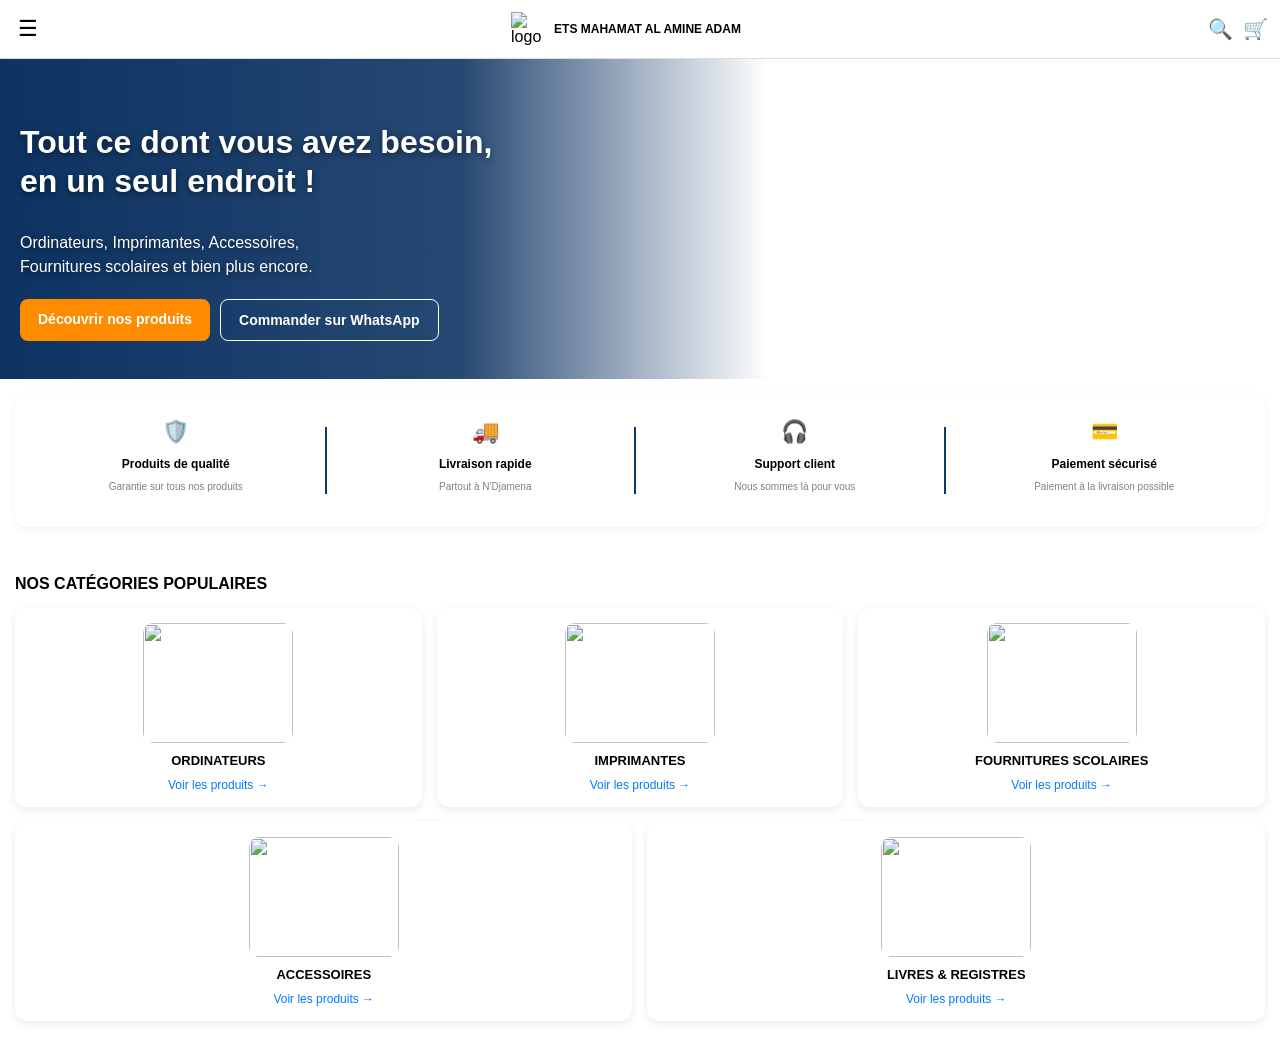
==== index.html @ 49ffd22a "Add files via upload" ====
<!DOCTYPE html>
<html lang="fr">
<head>
  <meta charset="UTF-8">
  <meta name="viewport" content="width=device-width, initial-scale=1.0">
  <title>ETS MAHAMAT AL AMINE ADAM</title>
  <link rel="stylesheet" href="style.css">
</head>
<body>

<!-- HEADER -->
<header class="header">

  <div class="top-bar">
    <button class="menu-btn">☰</button>

    <div class="logo">
      <img src="images/logo.png" alt="logo">
      <span>ETS MAHAMAT AL AMINE ADAM</span>
    </div>

    <div class="icons">
      <span id="search-icon">🔍</span>
      🛒
    </div>
  </div>

  
  
  <!-- SEARCH BAR -->
  <div class="search-bar" id="searchBar">
    <input type="text" placeholder="Rechercher un produit...">
  </div>

</header>

<!-- HERO -->
<section class="hero">
  <div class="overlay">

    <h1>
      Tout ce dont vous avez besoin,<br>
      en un seul endroit !
    </h1>

    <p>
      Ordinateurs, Imprimantes, Accessoires,<br>
      Fournitures scolaires et bien plus encore.
    </p>

    <div class="buttons">
      <a href="#" class="btn orange">Découvrir nos produits</a>
      <a href="https://wa.me/60178251408" class="btn dark">
        Commander sur WhatsApp
      </a>
    </div>

  </div>
</section>

<!-- SCRIPT -->
<script>
  const icon = document.getElementById("search-icon");
  const bar = document.getElementById("searchBar");

  icon.onclick = () => {
    bar.style.display = (bar.style.display === "block") ? "none" : "block";
  };
</script>

<section class="features">
  <div class="feature">
    <div class="icon">🛡️</div>
    <h3>Produits de qualité</h3>
    <p>Garantie sur tous nos produits</p>
  </div>

  <div class="feature">
    <div class="icon">🚚</div>
    <h3>Livraison rapide</h3>
    <p>Partout à N'Djamena</p>
  </div>

  <div class="feature">
    <div class="icon">🎧</div>
    <h3>Support client</h3>
    <p>Nous sommes là pour vous</p>
  </div>

  <div class="feature">
    <div class="icon">💳</div>
    <h3>Paiement sécurisé</h3>
    <p>Paiement à la livraison possible</p>
  </div>
</section>

<section class="categories" id="categories">

  <h2>NOS CATÉGORIES POPULAIRES</h2>

  <div class="grid">

    <div class="card">
      <img src="images/ordinateur.jpg" alt="">
      <h3>ORDINATEURS</h3>
      <a href="#">Voir les produits →</a>
    </div>

    <div class="card">
      <img src="images/imprimante.jpeg" alt="">
      <h3>IMPRIMANTES</h3>
      <a href="#">Voir les produits →</a>
    </div>

    <div class="card">
      <img src="images/fournitures.jpg" alt="">
      <h3>FOURNITURES SCOLAIRES</h3>
      <a href="#">Voir les produits →</a>
    </div>

    <div class="card">
      <img src="images/accessoires.jpg" alt="">
      <h3>ACCESSOIRES</h3>
      <a href="#">Voir les produits →</a>
    </div>

    <div class="card">
      <img src="images/registres.jpeg" alt="">
      <h3>LIVRES & REGISTRES</h3>
      <a href="#">Voir les produits →</a>
    </div>

  </div>

</section>

</body>
</html>
---- style.css ----
/* RESET */
body {
  margin: 0;
  font-family: Arial, sans-serif;
}

/* HEADER */
.header {
  background: white;
  padding: 12px;
  border-bottom: 1px solid #ddd;
}
header h1 {
  font-size: 18px; /* avant petit */
  font-weight: bold;
}

.top-bar {
  display: flex;
  justify-content: space-between;
  align-items: center;
}

/* MENU */
.menu-btn {
  font-size: 22px;
  background: none;
  border: none;
}

/* LOGO */
.logo {
  display: flex;
  align-items: center;
  gap: 8px;
}

.logo img {
  width: 35px;
}

.logo span {
  font-size: 12px;
  font-weight: bold;
}

/* ICONS */
.icons {
  font-size: 20px;
  display: flex;
  gap: 10px;
  cursor: pointer;
}

/* SEARCH BAR */
.search-bar {
  display: none;
  margin-top: 10px;
}

.search-bar input {
  width: 100%;
  padding: 10px;
  border-radius: 20px;
  border: 1px solid #ccc;
}

/* HERO */
.hero {
  background: url("images/accueil.png") center/cover no-repeat;
  height: 320px;

  position: relative;
  overflow: hidden; /* 👈 TRÈS IMPORTANT */
}

/* OVERLAY (BLEU COMMENCE AU MILIEU) */
.overlay {
  position: absolute;
  top: 0;
  left: 0;

  width: 60%;
  height: 100%;

  background: linear-gradient(
    to right,
    rgba(0, 40, 90, 0.95) 0%,
    rgba(0, 40, 90, 0.85) 60%,
    rgba(0, 40, 90, 0) 100%
  );

  color: white;
  padding: 30px 20px;

  display: flex;
  flex-direction: column;
  justify-content: center;

  box-sizing: border-box; /* 👈 IMPORTANT */
}

/* TEXTE */
.overlay h1 {
  font-size: 32px;
  font-weight: 700;
  line-height: 1.2;
  margin-bottom: 15px;
  text-shadow: 0px 2px 6px rgba(0,0,0,0.5);
}

.overlay p {
  font-size: 16px;
  line-height: 1.5;
  margin-bottom: 20px;
  text-shadow: 0px 2px 6px rgba(0,0,0,0.5);
}

/* BUTTONS */
.buttons {
  display: flex;
  gap: 10px;
}

.btn {
  padding: 12px 18px;
  border-radius: 8px;
  text-decoration: none;
  font-size: 14px;
  font-weight: bold;
  color: white;
}

/* BOUTON ORANGE */
.orange {
  background: #ff8c00;
}

/* BOUTON WHATSAPP */
.dark {
  border: 1px solid white;
}

.features {
  display: grid;
  grid-template-columns: repeat(4, 1fr); /* 👈 4 colonnes */
  gap: 8px;
  padding: 10px;
}
.feature-box {
  padding: 10px;
}

.icon {
  font-size: 20px; /* plus petit */
}

.feature-box h3 {
  font-size: 11px;
}

/* CONTAINER */
.features {
  display: grid;
  grid-template-columns: repeat(4, 1fr);
  background: white;
  border-radius: 10px;
  overflow: hidden;
  margin: 15px;
  box-shadow: 0px 2px 8px rgba(0,0,0,0.05);
}

/* EACH BLOCK */
.feature {
  padding: 15px;
  text-align: center;
  position: relative;
}

/* BLUE SEPARATOR LINE */
.feature:not(:last-child)::after {
  content: "";
  position: absolute;
  top: 20%;
  right: 0;
  width: 2px;
  height: 60%;
  background: #0d3b66; /* 👈 bleu */
}

/* ICON */
.icon {
  font-size: 22px;
  margin-bottom: 8px;
  color: #0d3b66;
}

/* TITLE */
.feature h3 {
  font-size: 12px;
  margin-bottom: 5px;
}

/* TEXT */
.feature p {
  font-size: 10px;
  color: gray;
}

/* CATEGORIES */
.categories {
  padding: 20px 15px;
}

.categories h2 {
  font-size: 16px;
  margin-bottom: 15px;
}

/* GRID */
.grid {
  display: grid;
  grid-template-columns: repeat(6, 1fr);
  gap: 15px;
}

/* CARD */
.card {
  background: white;
  border-radius: 12px;
  padding: 15px;

  display: flex;
  flex-direction: column;
  align-items: center; /* 👈 centre tout */

  text-align: center;
  box-shadow: 0px 3px 10px rgba(0,0,0,0.08);
  transition: 0.3s;
}

/* HOVER EFFECT */
.card:hover {
  transform: translateY(-5px);
}

/* IMAGE */
.card img {
  width: 80%;            /* 👈 réduit taille */
  max-width: 150px;      /* 👈 limite */
  border-radius: 10px;
  display: block;
  margin: 0 auto;        /* 👈 centre */
}

/* TITLE */
.card h3 {
  font-size: 13px;
  margin: 10px 0;
}

/* LINK */
.card a {
  font-size: 12px;
  color: #007bff;
  text-decoration: none;
}
/* IMAGE CONTAINER FIX */
.card img {
  width: 100%;
  max-width: 150px;
  height: 120px;        /* 👈 hauteur fixe */
  object-fit: contain;  /* 👈 garde proportions */
  margin: 0 auto;
  display: block;
}
/* TOP 3 CARDS */
.grid .card:nth-child(1),
.grid .card:nth-child(2),
.grid .card:nth-child(3) {
  grid-column: span 2; /* 6 / 3 = 2 each */
}

/* LAST 2 CARDS (BIGGER) */
.grid .card:nth-child(4),
.grid .card:nth-child(5) {
  grid-column: span 3; /* 👈 BIGGER */
}
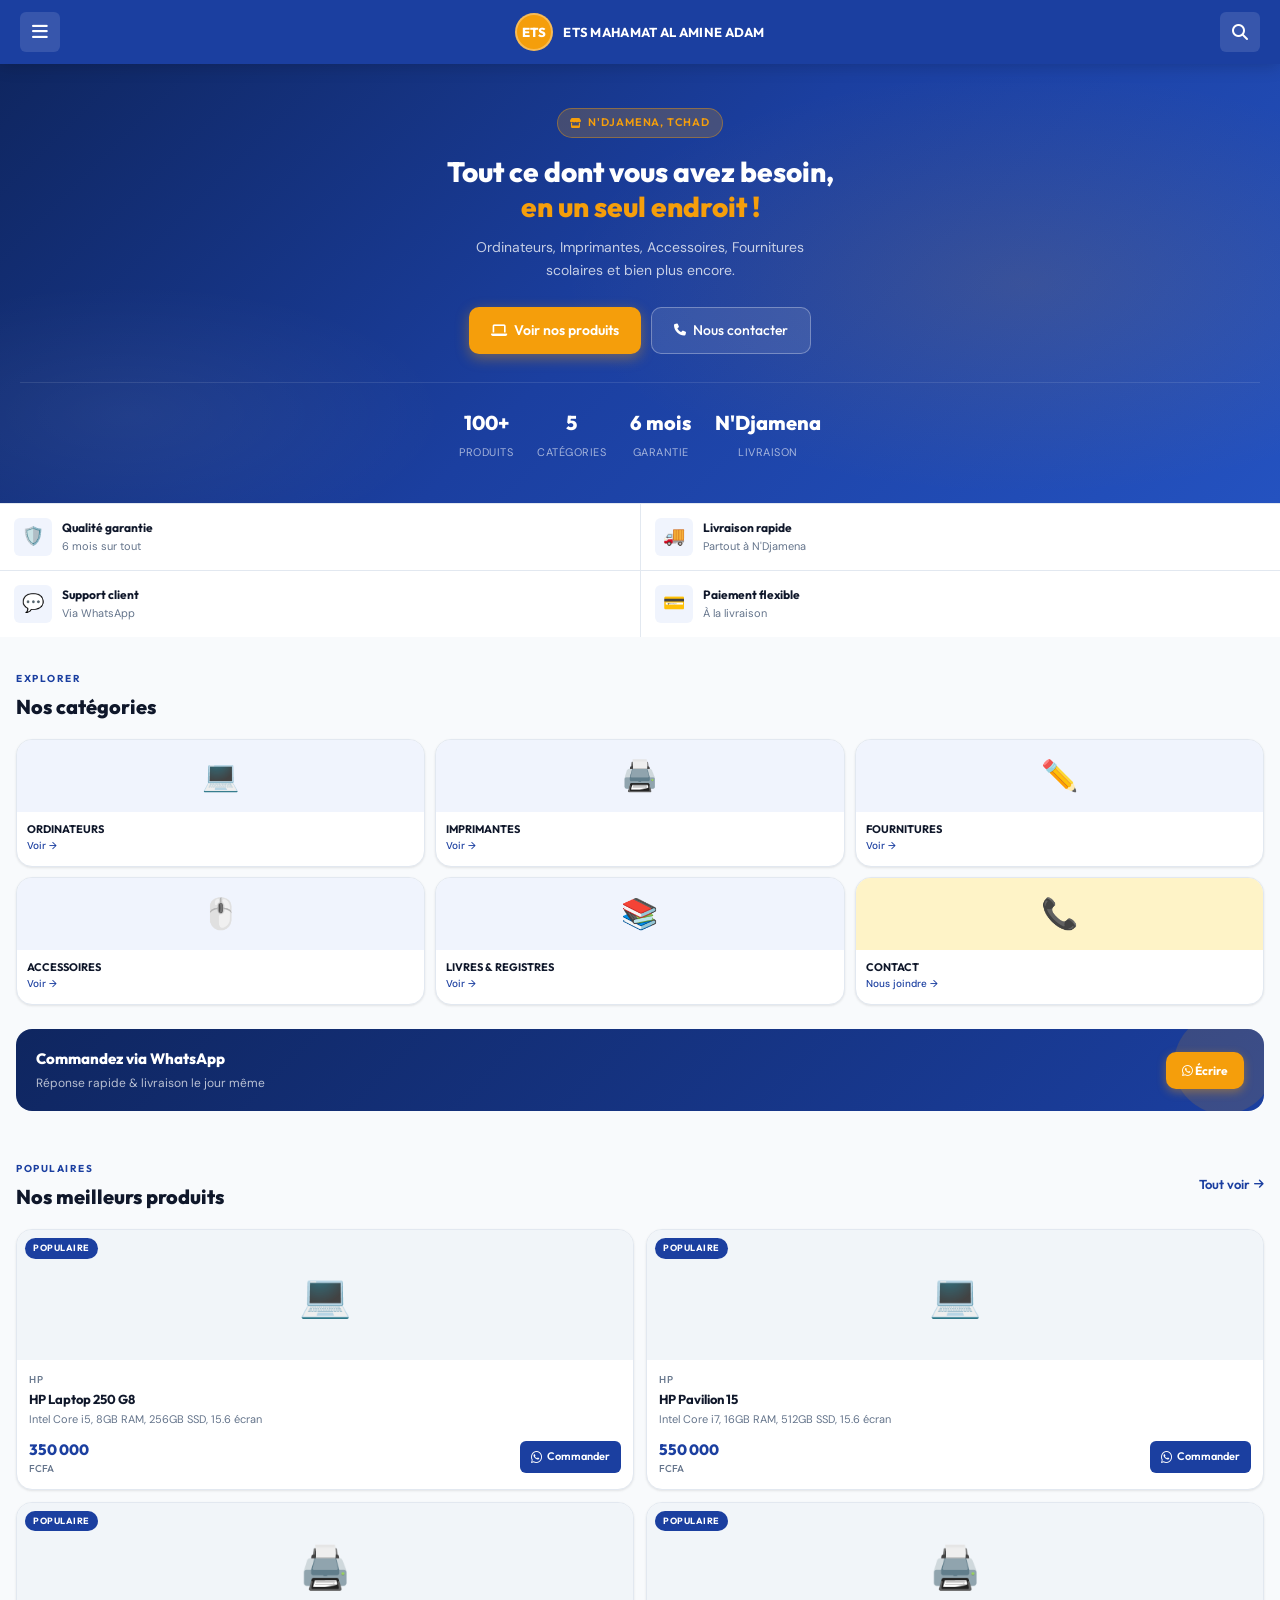
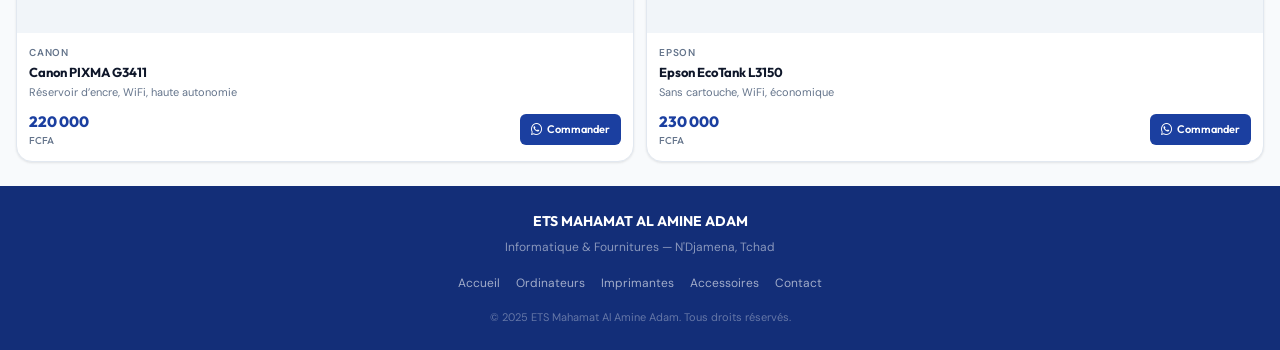
==== commit 122f4b89: "Add files via upload" ====
--- a/index.html
+++ b/index.html
@@ -3,136 +3,111 @@
 <head>
   <meta charset="UTF-8">
   <meta name="viewport" content="width=device-width, initial-scale=1.0">
-  <title>ETS MAHAMAT AL AMINE ADAM</title>
+  <title>ETS Mahamat Al Amine Adam — Informatique & Fournitures, N'Djamena</title>
   <link rel="stylesheet" href="style.css">
+  <link rel="stylesheet" href="https://cdnjs.cloudflare.com/ajax/libs/font-awesome/6.5.0/css/all.min.css">
 </head>
 <body>
-
-<!-- HEADER -->
+<div class="menu-overlay" id="menuOverlay" onclick="closeMenu()"></div>
 <header class="header">
-
   <div class="top-bar">
-    <button class="menu-btn">☰</button>
-
+    <button class="menu-btn" onclick="openMenu()"><i class="fa-solid fa-bars"></i></button>
     <div class="logo">
-      <img src="images/logo.png" alt="logo">
+      <div class="logo-fallback">ETS</div>
       <span>ETS MAHAMAT AL AMINE ADAM</span>
     </div>
-
-    <div class="icons">
-      <span id="search-icon">🔍</span>
-      🛒
+    <div class="header-icons">
+      <button class="icon-btn" onclick="toggleSearch()"><i class="fa-solid fa-magnifying-glass"></i></button>
     </div>
   </div>
-
-  
-  
-  <!-- SEARCH BAR -->
   <div class="search-bar" id="searchBar">
-    <input type="text" placeholder="Rechercher un produit...">
+    <span class="search-icon-inner"><i class="fa-solid fa-magnifying-glass"></i></span>
+    <input type="text" id="searchInput" placeholder="Rechercher un produit, une marque...">
   </div>
-
+  <div id="searchResults"></div>
 </header>
-
-<!-- HERO -->
+<nav class="dropdown-menu" id="dropdownMenu">
+  <div class="menu-header">
+    <div class="menu-logo"><div class="menu-logo-badge">ETS</div><span>ETS MAHAMAT<br>AL AMINE ADAM</span></div>
+    <button class="close-btn" onclick="closeMenu()"><i class="fa-solid fa-xmark"></i></button>
+  </div>
+  <ul>
+    <li><a href="index.html" class="active-link"><span class="nav-icon"><i class="fa-solid fa-house"></i></span>Accueil</a></li>
+    <li><a href="ordinateurs.html"><span class="nav-icon"><i class="fa-solid fa-laptop"></i></span>Ordinateurs</a></li>
+    <li><a href="imprimantes.html"><span class="nav-icon"><i class="fa-solid fa-print"></i></span>Imprimantes</a></li>
+    <li><a href="fournitures.html"><span class="nav-icon"><i class="fa-solid fa-pencil"></i></span>Fournitures Scolaires</a></li>
+    <li><a href="accessoires.html"><span class="nav-icon"><i class="fa-solid fa-computer-mouse"></i></span>Accessoires</a></li>
+    <li><a href="registres.html"><span class="nav-icon"><i class="fa-solid fa-book"></i></span>Livres & Registres</a></li>
+    <li><a href="contacts.html"><span class="nav-icon"><i class="fa-solid fa-phone"></i></span>Contact</a></li>
+  </ul>
+  <div class="menu-social">
+    <a href="https://facebook.com/Ibrahim%20Mahamat%20Al%20Amine" target="_blank"><i class="fab fa-facebook-f"></i></a>
+    <a href="https://instagram.com/ibra.alamine7" target="_blank"><i class="fab fa-instagram"></i></a>
+    <a href="https://snapchat.com/add/ibra_alamine7" target="_blank"><i class="fab fa-snapchat-ghost"></i></a>
+    <a href="https://wa.me/23566322486" target="_blank"><i class="fab fa-whatsapp"></i></a>
+  </div>
+</nav>
 <section class="hero">
-  <div class="overlay">
-
-    <h1>
-      Tout ce dont vous avez besoin,<br>
-      en un seul endroit !
-    </h1>
-
-    <p>
-      Ordinateurs, Imprimantes, Accessoires,<br>
-      Fournitures scolaires et bien plus encore.
-    </p>
-
-    <div class="buttons">
-      <a href="#" class="btn orange">Découvrir nos produits</a>
-      <a href="https://wa.me/60178251408" class="btn dark">
-        Commander sur WhatsApp
-      </a>
-    </div>
-
+  <div class="hero-badge"><i class="fa-solid fa-store" style="font-size:10px;"></i> N'Djamena, Tchad</div>
+  <h1>Tout ce dont vous avez besoin,<br><span>en un seul endroit !</span></h1>
+  <p>Ordinateurs, Imprimantes, Accessoires, Fournitures scolaires et bien plus encore.</p>
+  <div class="hero-btns">
+    <a href="ordinateurs.html" class="btn-primary"><i class="fa-solid fa-laptop" style="font-size:13px;"></i> Voir nos produits</a>
+    <a href="contacts.html" class="btn-outline"><i class="fa-solid fa-phone" style="font-size:12px;"></i> Nous contacter</a>
+  </div>
+  <div class="hero-stats">
+    <div class="hero-stat"><strong>100+</strong><span>Produits</span></div>
+    <div class="hero-stat"><strong>5</strong><span>Catégories</span></div>
+    <div class="hero-stat"><strong>6 mois</strong><span>Garantie</span></div>
+    <div class="hero-stat"><strong>N'Djamena</strong><span>Livraison</span></div>
   </div>
 </section>
-
-<!-- SCRIPT -->
-<script>
-  const icon = document.getElementById("search-icon");
-  const bar = document.getElementById("searchBar");
-
-  icon.onclick = () => {
-    bar.style.display = (bar.style.display === "block") ? "none" : "block";
-  };
-</script>
-
 <section class="features">
-  <div class="feature">
-    <div class="icon">🛡️</div>
-    <h3>Produits de qualité</h3>
-    <p>Garantie sur tous nos produits</p>
+  <div class="feature"><div class="feature-icon">🛡️</div><div class="feature-text"><h4>Qualité garantie</h4><p>6 mois sur tout</p></div></div>
+  <div class="feature"><div class="feature-icon">🚚</div><div class="feature-text"><h4>Livraison rapide</h4><p>Partout à N'Djamena</p></div></div>
+  <div class="feature"><div class="feature-icon">💬</div><div class="feature-text"><h4>Support client</h4><p>Via WhatsApp</p></div></div>
+  <div class="feature"><div class="feature-icon">💳</div><div class="feature-text"><h4>Paiement flexible</h4><p>À la livraison</p></div></div>
+</section>
+<section>
+  <div class="section-header">
+    <div class="section-title-wrap"><div class="section-label">Explorer</div><div class="section-title">Nos catégories</div></div>
   </div>
-
-  <div class="feature">
-    <div class="icon">🚚</div>
-    <h3>Livraison rapide</h3>
-    <p>Partout à N'Djamena</p>
-  </div>
-
-  <div class="feature">
-    <div class="icon">🎧</div>
-    <h3>Support client</h3>
-    <p>Nous sommes là pour vous</p>
-  </div>
-
-  <div class="feature">
-    <div class="icon">💳</div>
-    <h3>Paiement sécurisé</h3>
-    <p>Paiement à la livraison possible</p>
+  <div class="cat-grid">
+    <a href="ordinateurs.html" class="cat-card"><div class="cat-img-wrap"><img src="images/ordinateur.jpg" alt="" onerror="this.style.display='none'"><span class="cat-emoji">💻</span></div><div class="cat-body"><h3>ORDINATEURS</h3><p>Voir →</p></div></a>
+    <a href="imprimantes.html" class="cat-card"><div class="cat-img-wrap"><img src="images/imprimante.jpeg" alt="" onerror="this.style.display='none'"><span class="cat-emoji">🖨️</span></div><div class="cat-body"><h3>IMPRIMANTES</h3><p>Voir →</p></div></a>
+    <a href="fournitures.html" class="cat-card"><div class="cat-img-wrap"><img src="images/fournitures.jpg" alt="" onerror="this.style.display='none'"><span class="cat-emoji">✏️</span></div><div class="cat-body"><h3>FOURNITURES</h3><p>Voir →</p></div></a>
+    <a href="accessoires.html" class="cat-card"><div class="cat-img-wrap"><img src="images/accessoires.jpg" alt="" onerror="this.style.display='none'"><span class="cat-emoji">🖱️</span></div><div class="cat-body"><h3>ACCESSOIRES</h3><p>Voir →</p></div></a>
+    <a href="registres.html" class="cat-card"><div class="cat-img-wrap"><img src="images/registres.jpeg" alt="" onerror="this.style.display='none'"><span class="cat-emoji">📚</span></div><div class="cat-body"><h3>LIVRES & REGISTRES</h3><p>Voir →</p></div></a>
+    <a href="contacts.html" class="cat-card"><div class="cat-img-wrap" style="background:#fef3c7;"><span class="cat-emoji">📞</span></div><div class="cat-body"><h3>CONTACT</h3><p>Nous joindre →</p></div></a>
   </div>
 </section>
-
-<section class="categories" id="categories">
-
-  <h2>NOS CATÉGORIES POPULAIRES</h2>
-
-  <div class="grid">
-
-    <div class="card">
-      <img src="images/ordinateur.jpg" alt="">
-      <h3>ORDINATEURS</h3>
-      <a href="#">Voir les produits →</a>
-    </div>
-
-    <div class="card">
-      <img src="images/imprimante.jpeg" alt="">
-      <h3>IMPRIMANTES</h3>
-      <a href="#">Voir les produits →</a>
-    </div>
-
-    <div class="card">
-      <img src="images/fournitures.jpg" alt="">
-      <h3>FOURNITURES SCOLAIRES</h3>
-      <a href="#">Voir les produits →</a>
-    </div>
-
-    <div class="card">
-      <img src="images/accessoires.jpg" alt="">
-      <h3>ACCESSOIRES</h3>
-      <a href="#">Voir les produits →</a>
-    </div>
-
-    <div class="card">
-      <img src="images/registres.jpeg" alt="">
-      <h3>LIVRES & REGISTRES</h3>
-      <a href="#">Voir les produits →</a>
-    </div>
-
+<div class="promo-banner">
+  <div class="promo-text"><h3>Commandez via WhatsApp</h3><p>Réponse rapide & livraison le jour même</p></div>
+  <a href="https://wa.me/23566322486" target="_blank" class="promo-action"><i class="fab fa-whatsapp"></i> Écrire</a>
+</div>
+<section>
+  <div class="section-header">
+    <div class="section-title-wrap"><div class="section-label">Populaires</div><div class="section-title">Nos meilleurs produits</div></div>
+    <a href="ordinateurs.html" class="section-link">Tout voir <i class="fa-solid fa-arrow-right" style="font-size:11px;"></i></a>
   </div>
-
+  <div class="products-section"><div class="products-grid" id="featuredProducts"></div></div>
 </section>
-
+<footer class="footer">
+  <div class="footer-logo">ETS MAHAMAT AL AMINE ADAM</div>
+  <div class="footer-sub">Informatique & Fournitures — N'Djamena, Tchad</div>
+  <div class="footer-links">
+    <a href="index.html">Accueil</a><a href="ordinateurs.html">Ordinateurs</a><a href="imprimantes.html">Imprimantes</a><a href="accessoires.html">Accessoires</a><a href="contacts.html">Contact</a>
+  </div>
+  <div class="footer-copy">© 2025 ETS Mahamat Al Amine Adam. Tous droits réservés.</div>
+</footer>
+<script src="products.js"></script>
+<script src="search.js"></script>
+<script>
+function openMenu(){document.getElementById('dropdownMenu').classList.add('active');document.getElementById('menuOverlay').classList.add('active');document.body.style.overflow='hidden';}
+function closeMenu(){document.getElementById('dropdownMenu').classList.remove('active');document.getElementById('menuOverlay').classList.remove('active');document.body.style.overflow='';}
+function toggleSearch(){const bar=document.getElementById('searchBar');bar.classList.toggle('open');if(bar.classList.contains('open'))document.getElementById('searchInput').focus();else{document.getElementById('searchResults').innerHTML='';document.getElementById('searchInput').value='';}}
+function buildProductCard(p){const emojis={ordinateur:'💻',imprimante:'🖨️',accessoire:'🖱️',fourniture:'✏️',livre:'📚'};const url=`produit.html?name=${encodeURIComponent(p.name)}&price=${p.price}&img=${encodeURIComponent(p.img)}&desc=${encodeURIComponent(p.desc)}&cat=${p.cat}&brand=${p.brand}`;return `<a href="${url}" class="product-card"><div class="product-img-wrap"><img src="${p.img}" alt="${p.name}" onerror="this.style.display='none';this.nextElementSibling.style.display='flex'"><div class="product-emoji" style="display:none;">${emojis[p.cat]||'📦'}</div><span class="product-badge">Populaire</span></div><div class="product-body"><div class="product-brand">${p.brand.toUpperCase()}</div><div class="product-name">${p.name}</div><div class="product-specs">${p.desc}</div><div class="product-footer"><div class="product-price">${Number(p.price).toLocaleString('fr-FR')}<small>FCFA</small></div><span class="btn-order"><i class="fab fa-whatsapp" style="font-size:13px;"></i> Commander</span></div></div></a>`;}
+document.addEventListener('DOMContentLoaded',function(){const featured=allProducts.filter(p=>['HP Laptop 250 G8','HP Pavilion 15','Canon PIXMA G3411','Epson EcoTank L3150'].includes(p.name));const grid=document.getElementById('featuredProducts');if(!grid)return;featured.forEach(p=>{grid.innerHTML+=buildProductCard(p);});});
+</script>
 </body>
-</html>+</html>
--- a/style.css
+++ b/style.css
@@ -1,288 +1,1210 @@
-/* RESET */
+/* ============================================================
+   ETS MAHAMAT AL AMINE ADAM — Professional Store CSS
+   ============================================================ */
+
+@import url('https://fonts.googleapis.com/css2?family=Outfit:wght@300;400;500;600;700;800&family=DM+Sans:ital,wght@0,300;0,400;0,500;0,600;1,300&display=swap');
+
+/* ── Variables ─────────────────────────────────────────────── */
+:root {
+  --blue:        #1B3FA0;
+  --blue-dark:   #132e78;
+  --blue-mid:    #2452c0;
+  --blue-light:  #e8eef9;
+  --blue-xlight: #f0f4fd;
+  --accent:      #F59E0B;
+  --accent-dark: #d4870a;
+  --green:       #10b981;
+  --red:         #ef4444;
+  --text-1:      #0f172a;
+  --text-2:      #334155;
+  --text-3:      #64748b;
+  --text-4:      #94a3b8;
+  --border:      #e2e8f0;
+  --border-2:    #cbd5e1;
+  --surface:     #ffffff;
+  --surface-2:   #f8fafc;
+  --surface-3:   #f1f5f9;
+  --radius-sm:   6px;
+  --radius:      10px;
+  --radius-lg:   16px;
+  --radius-xl:   24px;
+  --shadow-sm:   0 1px 3px rgba(0,0,0,.06), 0 1px 2px rgba(0,0,0,.04);
+  --shadow:      0 4px 16px rgba(27,63,160,.08), 0 1px 4px rgba(0,0,0,.04);
+  --shadow-md:   0 8px 32px rgba(27,63,160,.12), 0 2px 8px rgba(0,0,0,.06);
+  --shadow-lg:   0 20px 48px rgba(27,63,160,.16), 0 4px 12px rgba(0,0,0,.08);
+  --font:        'Outfit', sans-serif;
+  --font-body:   'DM Sans', sans-serif;
+  --transition:  0.2s cubic-bezier(.4,0,.2,1);
+  --header-h:    64px;
+}
+
+/* ── Reset ──────────────────────────────────────────────────── */
+*, *::before, *::after { box-sizing: border-box; margin: 0; padding: 0; }
+html { scroll-behavior: smooth; }
 body {
-  margin: 0;
-  font-family: Arial, sans-serif;
-}
-
-/* HEADER */
+  font-family: var(--font-body);
+  background: var(--surface-2);
+  color: var(--text-1);
+  font-size: 15px;
+  line-height: 1.6;
+  -webkit-font-smoothing: antialiased;
+}
+img { display: block; max-width: 100%; }
+a { text-decoration: none; color: inherit; }
+ul { list-style: none; }
+button { cursor: pointer; font-family: var(--font); border: none; background: none; }
+
+/* ── Header ─────────────────────────────────────────────────── */
 .header {
-  background: white;
-  padding: 12px;
-  border-bottom: 1px solid #ddd;
-}
-header h1 {
-  font-size: 18px; /* avant petit */
-  font-weight: bold;
+  position: sticky;
+  top: 0;
+  z-index: 200;
+  background: var(--blue);
+  height: var(--header-h);
+  box-shadow: 0 2px 16px rgba(0,0,0,.18);
 }
 
 .top-bar {
   display: flex;
-  justify-content: space-between;
-  align-items: center;
-}
-
-/* MENU */
+  align-items: center;
+  height: var(--header-h);
+  padding: 0 20px;
+  gap: 12px;
+}
+
 .menu-btn {
-  font-size: 22px;
-  background: none;
-  border: none;
-}
-
-/* LOGO */
+  width: 40px; height: 40px;
+  display: flex; align-items: center; justify-content: center;
+  background: rgba(255,255,255,.12);
+  color: #fff;
+  font-size: 18px;
+  border-radius: var(--radius-sm);
+  transition: background var(--transition);
+  flex-shrink: 0;
+}
+.menu-btn:hover { background: rgba(255,255,255,.2); }
+
 .logo {
   display: flex;
   align-items: center;
-  gap: 8px;
-}
-
+  gap: 10px;
+  flex: 1;
+  justify-content: center;
+  overflow: hidden;
+}
 .logo img {
-  width: 35px;
-}
-
+  width: 38px; height: 38px;
+  border-radius: 50%;
+  object-fit: cover;
+  border: 2px solid rgba(255,255,255,.3);
+  flex-shrink: 0;
+}
+.logo-fallback {
+  width: 38px; height: 38px;
+  border-radius: 50%;
+  background: var(--accent);
+  display: flex; align-items: center; justify-content: center;
+  font-family: var(--font);
+  font-weight: 800;
+  font-size: 13px;
+  color: #fff;
+  flex-shrink: 0;
+  border: 2px solid rgba(255,255,255,.3);
+}
 .logo span {
-  font-size: 12px;
-  font-weight: bold;
-}
-
-/* ICONS */
-.icons {
-  font-size: 20px;
-  display: flex;
-  gap: 10px;
-  cursor: pointer;
-}
-
-/* SEARCH BAR */
+  font-family: var(--font);
+  font-weight: 700;
+  font-size: 13px;
+  color: #fff;
+  letter-spacing: .3px;
+  white-space: nowrap;
+  overflow: hidden;
+  text-overflow: ellipsis;
+}
+
+.header-icons {
+  display: flex;
+  align-items: center;
+  gap: 4px;
+  flex-shrink: 0;
+}
+.icon-btn {
+  width: 40px; height: 40px;
+  display: flex; align-items: center; justify-content: center;
+  background: rgba(255,255,255,.12);
+  color: #fff;
+  font-size: 16px;
+  border-radius: var(--radius-sm);
+  transition: background var(--transition);
+  position: relative;
+}
+.icon-btn:hover { background: rgba(255,255,255,.22); }
+
+/* ── Search Bar ─────────────────────────────────────────────── */
 .search-bar {
   display: none;
-  margin-top: 10px;
-}
-
+  background: var(--blue-dark);
+  padding: 10px 16px;
+  border-top: 1px solid rgba(255,255,255,.1);
+  position: relative;
+}
+.search-bar.open { display: block; }
 .search-bar input {
   width: 100%;
-  padding: 10px;
-  border-radius: 20px;
-  border: 1px solid #ccc;
-}
-
-/* HERO */
+  padding: 10px 16px 10px 40px;
+  background: rgba(255,255,255,.13);
+  border: 1px solid rgba(255,255,255,.18);
+  border-radius: var(--radius);
+  color: #fff;
+  font-family: var(--font-body);
+  font-size: 14px;
+  outline: none;
+  transition: border-color var(--transition), background var(--transition);
+}
+.search-bar input::placeholder { color: rgba(255,255,255,.5); }
+.search-bar input:focus {
+  background: rgba(255,255,255,.2);
+  border-color: rgba(255,255,255,.4);
+}
+.search-icon-inner {
+  position: absolute;
+  left: 28px;
+  top: 50%;
+  transform: translateY(-50%);
+  color: rgba(255,255,255,.5);
+  font-size: 15px;
+  pointer-events: none;
+}
+
+#searchResults {
+  background: var(--surface);
+  border-radius: 0 0 var(--radius-lg) var(--radius-lg);
+  overflow: hidden;
+  box-shadow: var(--shadow-md);
+  max-height: 380px;
+  overflow-y: auto;
+}
+#searchResults .product {
+  display: flex;
+  align-items: center;
+  gap: 12px;
+  padding: 10px 16px;
+  border-bottom: 1px solid var(--border);
+  transition: background var(--transition);
+}
+#searchResults .product:hover { background: var(--blue-xlight); }
+#searchResults .product img {
+  width: 48px; height: 48px;
+  object-fit: cover;
+  border-radius: var(--radius-sm);
+  background: var(--surface-3);
+  flex-shrink: 0;
+}
+#searchResults .product .info { flex: 1; overflow: hidden; }
+#searchResults .product h3 {
+  font-family: var(--font);
+  font-size: 13px;
+  font-weight: 600;
+  color: var(--text-1);
+  white-space: nowrap; overflow: hidden; text-overflow: ellipsis;
+}
+#searchResults .product .specs { font-size: 11px; color: var(--text-3); }
+#searchResults .product .price {
+  font-family: var(--font);
+  font-weight: 700;
+  font-size: 13px;
+  color: var(--blue);
+  white-space: nowrap;
+  flex-shrink: 0;
+}
+
+/* ── Dropdown Menu ──────────────────────────────────────────── */
+.dropdown-menu {
+  position: fixed;
+  top: 0; left: -100%;
+  width: min(300px, 85vw);
+  height: 100vh;
+  background: var(--blue-dark);
+  z-index: 1000;
+  display: flex;
+  flex-direction: column;
+  transition: left 0.3s cubic-bezier(.4,0,.2,1);
+  overflow-y: auto;
+}
+.dropdown-menu.active { left: 0; }
+
+.menu-overlay {
+  display: none;
+  position: fixed;
+  inset: 0;
+  background: rgba(0,0,0,.5);
+  z-index: 999;
+  backdrop-filter: blur(2px);
+}
+.menu-overlay.active { display: block; }
+
+.menu-header {
+  display: flex;
+  align-items: center;
+  justify-content: space-between;
+  padding: 18px 20px;
+  border-bottom: 1px solid rgba(255,255,255,.1);
+}
+.menu-logo {
+  display: flex; align-items: center; gap: 10px;
+}
+.menu-logo-badge {
+  width: 34px; height: 34px;
+  border-radius: 50%;
+  background: var(--accent);
+  display: flex; align-items: center; justify-content: center;
+  font-family: var(--font);
+  font-weight: 800; font-size: 11px; color: #fff;
+}
+.menu-logo span {
+  font-family: var(--font);
+  font-size: 11px; font-weight: 600;
+  color: rgba(255,255,255,.8);
+  line-height: 1.3;
+  max-width: 160px;
+}
+.close-btn {
+  width: 34px; height: 34px;
+  display: flex; align-items: center; justify-content: center;
+  background: rgba(255,255,255,.1);
+  color: #fff; font-size: 16px;
+  border-radius: var(--radius-sm);
+  transition: background var(--transition);
+}
+.close-btn:hover { background: rgba(255,255,255,.2); }
+
+.dropdown-menu ul { padding: 12px 0; flex: 1; }
+.dropdown-menu ul li a {
+  display: flex;
+  align-items: center;
+  gap: 12px;
+  padding: 13px 20px;
+  color: rgba(255,255,255,.8);
+  font-family: var(--font);
+  font-size: 14px;
+  font-weight: 500;
+  border-left: 3px solid transparent;
+  transition: all var(--transition);
+}
+.dropdown-menu ul li a:hover,
+.dropdown-menu ul li a.active-link {
+  color: #fff;
+  background: rgba(255,255,255,.08);
+  border-left-color: var(--accent);
+}
+.dropdown-menu ul li a .nav-icon {
+  font-size: 17px;
+  width: 22px;
+  text-align: center;
+  flex-shrink: 0;
+}
+
+.menu-social {
+  display: flex;
+  gap: 10px;
+  padding: 20px;
+  border-top: 1px solid rgba(255,255,255,.1);
+}
+.menu-social a {
+  width: 38px; height: 38px;
+  border-radius: 50%;
+  background: rgba(255,255,255,.1);
+  display: flex; align-items: center; justify-content: center;
+  color: #fff;
+  font-size: 15px;
+  transition: background var(--transition);
+}
+.menu-social a:hover { background: var(--accent); }
+
+/* ── Hero ───────────────────────────────────────────────────── */
 .hero {
-  background: url("images/accueil.png") center/cover no-repeat;
-  height: 320px;
-
-  position: relative;
-  overflow: hidden; /* 👈 TRÈS IMPORTANT */
-}
-
-/* OVERLAY (BLEU COMMENCE AU MILIEU) */
-.overlay {
+  position: relative;
+  background: linear-gradient(135deg, #0f2660 0%, #1B3FA0 50%, #2452c0 100%);
+  padding: 44px 20px 40px;
+  overflow: hidden;
+  text-align: center;
+}
+.hero::before {
+  content: '';
   position: absolute;
-  top: 0;
-  left: 0;
-
-  width: 60%;
-  height: 100%;
-
-  background: linear-gradient(
-    to right,
-    rgba(0, 40, 90, 0.95) 0%,
-    rgba(0, 40, 90, 0.85) 60%,
-    rgba(0, 40, 90, 0) 100%
-  );
-
-  color: white;
-  padding: 30px 20px;
-
-  display: flex;
-  flex-direction: column;
+  inset: 0;
+  background:
+    radial-gradient(ellipse 60% 80% at 80% 50%, rgba(245,158,11,.12) 0%, transparent 60%),
+    radial-gradient(ellipse 50% 60% at 10% 80%, rgba(255,255,255,.05) 0%, transparent 50%);
+  pointer-events: none;
+}
+.hero-badge {
+  display: inline-flex;
+  align-items: center;
+  gap: 6px;
+  background: rgba(245,158,11,.2);
+  border: 1px solid rgba(245,158,11,.4);
+  color: var(--accent);
+  font-family: var(--font);
+  font-size: 11px;
+  font-weight: 600;
+  padding: 5px 12px;
+  border-radius: 100px;
+  margin-bottom: 16px;
+  text-transform: uppercase;
+  letter-spacing: .8px;
+}
+.hero h1 {
+  font-family: var(--font);
+  font-size: clamp(22px, 6vw, 28px);
+  font-weight: 800;
+  color: #fff;
+  line-height: 1.25;
+  margin-bottom: 12px;
+  position: relative;
+}
+.hero h1 span { color: var(--accent); }
+.hero p {
+  color: rgba(255,255,255,.75);
+  font-size: 14px;
+  line-height: 1.7;
+  max-width: 380px;
+  margin: 0 auto 24px;
+  position: relative;
+}
+.hero-btns {
+  display: flex;
+  gap: 10px;
   justify-content: center;
-
-  box-sizing: border-box; /* 👈 IMPORTANT */
-}
-
-/* TEXTE */
-.overlay h1 {
-  font-size: 32px;
-  font-weight: 700;
-  line-height: 1.2;
-  margin-bottom: 15px;
-  text-shadow: 0px 2px 6px rgba(0,0,0,0.5);
-}
-
-.overlay p {
-  font-size: 16px;
-  line-height: 1.5;
-  margin-bottom: 20px;
-  text-shadow: 0px 2px 6px rgba(0,0,0,0.5);
-}
-
-/* BUTTONS */
-.buttons {
-  display: flex;
-  gap: 10px;
-}
-
-.btn {
-  padding: 12px 18px;
-  border-radius: 8px;
-  text-decoration: none;
+  flex-wrap: wrap;
+  position: relative;
+}
+.btn-primary {
+  display: inline-flex;
+  align-items: center;
+  gap: 7px;
+  background: var(--accent);
+  color: #fff;
+  font-family: var(--font);
+  font-weight: 600;
   font-size: 14px;
-  font-weight: bold;
-  color: white;
-}
-
-/* BOUTON ORANGE */
-.orange {
-  background: #ff8c00;
-}
-
-/* BOUTON WHATSAPP */
-.dark {
-  border: 1px solid white;
-}
-
+  padding: 11px 22px;
+  border-radius: var(--radius);
+  transition: all var(--transition);
+  box-shadow: 0 4px 14px rgba(245,158,11,.4);
+}
+.btn-primary:hover {
+  background: var(--accent-dark);
+  transform: translateY(-1px);
+  box-shadow: 0 6px 20px rgba(245,158,11,.5);
+}
+.btn-outline {
+  display: inline-flex;
+  align-items: center;
+  gap: 7px;
+  background: rgba(255,255,255,.1);
+  border: 1px solid rgba(255,255,255,.3);
+  color: #fff;
+  font-family: var(--font);
+  font-weight: 500;
+  font-size: 14px;
+  padding: 11px 22px;
+  border-radius: var(--radius);
+  transition: all var(--transition);
+}
+.btn-outline:hover {
+  background: rgba(255,255,255,.18);
+  border-color: rgba(255,255,255,.5);
+}
+.hero-stats {
+  display: flex;
+  justify-content: center;
+  gap: 24px;
+  margin-top: 28px;
+  position: relative;
+  padding-top: 24px;
+  border-top: 1px solid rgba(255,255,255,.1);
+}
+.hero-stat { text-align: center; }
+.hero-stat strong {
+  display: block;
+  font-family: var(--font);
+  font-size: 20px;
+  font-weight: 800;
+  color: #fff;
+}
+.hero-stat span {
+  font-size: 11px;
+  color: rgba(255,255,255,.6);
+  text-transform: uppercase;
+  letter-spacing: .5px;
+}
+
+/* ── Features Strip ─────────────────────────────────────────── */
 .features {
   display: grid;
-  grid-template-columns: repeat(4, 1fr); /* 👈 4 colonnes */
+  grid-template-columns: repeat(2, 1fr);
+  gap: 1px;
+  background: var(--border);
+  border-top: 1px solid var(--border);
+}
+.feature {
+  display: flex;
+  align-items: center;
+  gap: 10px;
+  padding: 14px 14px;
+  background: var(--surface);
+}
+.feature-icon {
+  width: 38px; height: 38px;
+  border-radius: var(--radius-sm);
+  background: var(--blue-xlight);
+  display: flex; align-items: center; justify-content: center;
+  font-size: 18px;
+  flex-shrink: 0;
+}
+.feature-text h4 {
+  font-family: var(--font);
+  font-size: 12px;
+  font-weight: 700;
+  color: var(--text-1);
+  margin-bottom: 1px;
+}
+.feature-text p { font-size: 11px; color: var(--text-3); }
+
+/* ── Section Titles ─────────────────────────────────────────── */
+.section-header {
+  padding: 28px 16px 16px;
+  display: flex;
+  align-items: center;
+  justify-content: space-between;
+}
+.section-title-wrap {}
+.section-label {
+  display: inline-block;
+  font-family: var(--font);
+  font-size: 10px;
+  font-weight: 700;
+  color: var(--blue);
+  text-transform: uppercase;
+  letter-spacing: 1.5px;
+  margin-bottom: 4px;
+}
+.section-title {
+  font-family: var(--font);
+  font-size: 20px;
+  font-weight: 800;
+  color: var(--text-1);
+}
+.section-link {
+  font-family: var(--font);
+  font-size: 13px;
+  font-weight: 600;
+  color: var(--blue);
+  display: flex;
+  align-items: center;
+  gap: 4px;
+  white-space: nowrap;
+}
+.section-link:hover { color: var(--blue-mid); }
+
+/* ── Category Grid ──────────────────────────────────────────── */
+.cat-grid {
+  display: grid;
+  grid-template-columns: repeat(3, 1fr);
+  gap: 10px;
+  padding: 0 16px 24px;
+}
+.cat-card {
+  border-radius: var(--radius-lg);
+  overflow: hidden;
+  background: var(--surface);
+  border: 1px solid var(--border);
+  box-shadow: var(--shadow-sm);
+  transition: all var(--transition);
+  cursor: pointer;
+  position: relative;
+}
+.cat-card:hover {
+  transform: translateY(-3px);
+  box-shadow: var(--shadow-md);
+  border-color: var(--blue-light);
+}
+.cat-card:active { transform: translateY(0); }
+.cat-img-wrap {
+  height: 72px;
+  display: flex; align-items: center; justify-content: center;
+  font-size: 30px;
+  background: var(--blue-xlight);
+  position: relative;
+  overflow: hidden;
+}
+.cat-img-wrap img {
+  width: 100%; height: 100%;
+  object-fit: cover;
+  position: absolute; inset: 0;
+}
+.cat-img-wrap .cat-emoji {
+  position: relative; z-index: 1;
+}
+.cat-body {
+  padding: 10px 10px 12px;
+}
+.cat-body h3 {
+  font-family: var(--font);
+  font-size: 11px;
+  font-weight: 700;
+  color: var(--text-1);
+  margin-bottom: 2px;
+  line-height: 1.3;
+}
+.cat-body p {
+  font-size: 10px;
+  color: var(--blue);
+  font-weight: 500;
+}
+
+/* ── Products Grid ──────────────────────────────────────────── */
+.products-section { padding: 0 16px 24px; }
+.products-grid {
+  display: grid;
+  grid-template-columns: repeat(2, 1fr);
+  gap: 12px;
+}
+.product-card {
+  background: var(--surface);
+  border: 1px solid var(--border);
+  border-radius: var(--radius-lg);
+  overflow: hidden;
+  cursor: pointer;
+  transition: all var(--transition);
+  box-shadow: var(--shadow-sm);
+  position: relative;
+}
+.product-card:hover {
+  transform: translateY(-3px);
+  box-shadow: var(--shadow-md);
+  border-color: var(--blue-light);
+}
+.product-card:active { transform: translateY(0); }
+.product-img-wrap {
+  position: relative;
+  height: 130px;
+  background: var(--surface-3);
+  overflow: hidden;
+}
+.product-img-wrap img {
+  width: 100%; height: 100%;
+  object-fit: cover;
+  transition: transform 0.4s ease;
+}
+.product-card:hover .product-img-wrap img { transform: scale(1.04); }
+.product-img-wrap .product-emoji {
+  position: absolute;
+  inset: 0;
+  display: flex; align-items: center; justify-content: center;
+  font-size: 42px;
+}
+.product-badge {
+  position: absolute;
+  top: 8px; left: 8px;
+  background: var(--blue);
+  color: #fff;
+  font-family: var(--font);
+  font-size: 9px;
+  font-weight: 700;
+  padding: 3px 8px;
+  border-radius: 100px;
+  text-transform: uppercase;
+  letter-spacing: .5px;
+}
+.product-badge.new { background: var(--green); }
+.product-body { padding: 12px; }
+.product-brand {
+  font-size: 10px;
+  font-weight: 600;
+  color: var(--text-3);
+  text-transform: uppercase;
+  letter-spacing: .8px;
+  margin-bottom: 3px;
+}
+.product-name {
+  font-family: var(--font);
+  font-size: 13px;
+  font-weight: 700;
+  color: var(--text-1);
+  margin-bottom: 4px;
+  line-height: 1.3;
+}
+.product-specs {
+  font-size: 11px;
+  color: var(--text-3);
+  margin-bottom: 10px;
+  line-height: 1.4;
+  display: -webkit-box;
+  -webkit-line-clamp: 2;
+  -webkit-box-orient: vertical;
+  overflow: hidden;
+}
+.product-footer {
+  display: flex;
+  align-items: center;
+  justify-content: space-between;
+}
+.product-price {
+  font-family: var(--font);
+  font-size: 15px;
+  font-weight: 800;
+  color: var(--blue);
+}
+.product-price small {
+  font-size: 10px;
+  font-weight: 500;
+  color: var(--text-3);
+  display: block;
+  margin-top: -1px;
+}
+.btn-order {
+  display: flex;
+  align-items: center;
+  gap: 5px;
+  background: var(--blue);
+  color: #fff;
+  font-family: var(--font);
+  font-size: 11px;
+  font-weight: 600;
+  padding: 7px 11px;
+  border-radius: var(--radius-sm);
+  transition: all var(--transition);
+  white-space: nowrap;
+}
+.btn-order:hover { background: var(--blue-mid); }
+.btn-order:active { transform: scale(.97); }
+
+/* ── Page Header (inner pages) ──────────────────────────────── */
+.page-hero {
+  background: linear-gradient(135deg, #0f2660 0%, #1B3FA0 100%);
+  padding: 24px 20px 22px;
+  position: relative;
+  overflow: hidden;
+}
+.page-hero::before {
+  content: '';
+  position: absolute;
+  right: -20px; top: -20px;
+  width: 120px; height: 120px;
+  border-radius: 50%;
+  background: rgba(245,158,11,.15);
+}
+.breadcrumb {
+  display: flex;
+  align-items: center;
+  gap: 6px;
+  font-size: 12px;
+  color: rgba(255,255,255,.6);
+  margin-bottom: 8px;
+}
+.breadcrumb a {
+  color: rgba(255,255,255,.7);
+  transition: color var(--transition);
+}
+.breadcrumb a:hover { color: var(--accent); }
+.breadcrumb span { color: rgba(255,255,255,.9); }
+.breadcrumb-sep { font-size: 10px; }
+.page-title-main {
+  font-family: var(--font);
+  font-size: 22px;
+  font-weight: 800;
+  color: #fff;
+  margin-bottom: 4px;
+}
+.page-subtitle {
+  font-size: 13px;
+  color: rgba(255,255,255,.65);
+}
+
+/* ── Filters ────────────────────────────────────────────────── */
+.filter-bar {
+  padding: 14px 16px;
+  background: var(--surface);
+  border-bottom: 1px solid var(--border);
+  display: flex;
+  align-items: center;
   gap: 8px;
-  padding: 10px;
-}
-.feature-box {
-  padding: 10px;
-}
-
-.icon {
-  font-size: 20px; /* plus petit */
-}
-
-.feature-box h3 {
+  overflow-x: auto;
+  -webkit-overflow-scrolling: touch;
+  scrollbar-width: none;
+}
+.filter-bar::-webkit-scrollbar { display: none; }
+.filter-chip {
+  display: inline-flex;
+  align-items: center;
+  gap: 5px;
+  background: var(--surface-3);
+  border: 1.5px solid var(--border);
+  color: var(--text-2);
+  font-family: var(--font);
+  font-size: 12px;
+  font-weight: 600;
+  padding: 6px 14px;
+  border-radius: 100px;
+  white-space: nowrap;
+  cursor: pointer;
+  transition: all var(--transition);
+  flex-shrink: 0;
+}
+.filter-chip:hover {
+  border-color: var(--blue);
+  color: var(--blue);
+  background: var(--blue-xlight);
+}
+.filter-chip.active {
+  background: var(--blue);
+  border-color: var(--blue);
+  color: #fff;
+  box-shadow: 0 2px 8px rgba(27,63,160,.25);
+}
+.product-count {
+  padding: 10px 16px;
+  font-size: 12px;
+  color: var(--text-3);
+  font-weight: 500;
+}
+.product-count strong { color: var(--text-1); font-weight: 700; }
+
+/* ── Products Listing Page ──────────────────────────────────── */
+.products-list {
+  display: grid;
+  grid-template-columns: repeat(2, 1fr);
+  gap: 12px;
+  padding: 12px 16px 24px;
+}
+
+/* ── Promo Banner ───────────────────────────────────────────── */
+.promo-banner {
+  margin: 0 16px 16px;
+  background: linear-gradient(135deg, #0f2660, #1B3FA0);
+  border-radius: var(--radius-lg);
+  padding: 18px 20px;
+  display: flex;
+  align-items: center;
+  justify-content: space-between;
+  overflow: hidden;
+  position: relative;
+}
+.promo-banner::before {
+  content: '';
+  position: absolute;
+  right: -10px; top: -15px;
+  width: 100px; height: 100px;
+  border-radius: 50%;
+  background: rgba(245,158,11,.15);
+}
+.promo-text h3 {
+  font-family: var(--font);
+  font-size: 15px;
+  font-weight: 800;
+  color: #fff;
+  margin-bottom: 3px;
+}
+.promo-text p { font-size: 12px; color: rgba(255,255,255,.7); }
+.promo-action {
+  background: var(--accent);
+  color: #fff;
+  font-family: var(--font);
+  font-size: 12px;
+  font-weight: 700;
+  padding: 9px 16px;
+  border-radius: var(--radius);
+  white-space: nowrap;
+  flex-shrink: 0;
+  transition: all var(--transition);
+  box-shadow: 0 3px 10px rgba(245,158,11,.4);
+  position: relative;
+  z-index: 1;
+}
+.promo-action:hover { background: var(--accent-dark); }
+
+/* ── Product Detail Page ────────────────────────────────────── */
+.detail-back {
+  display: inline-flex;
+  align-items: center;
+  gap: 6px;
+  font-family: var(--font);
+  font-size: 13px;
+  font-weight: 600;
+  color: rgba(255,255,255,.8);
+  margin-bottom: 8px;
+  cursor: pointer;
+  transition: color var(--transition);
+}
+.detail-back:hover { color: var(--accent); }
+
+.detail-wrapper { padding: 0 0 32px; }
+
+.detail-img-card {
+  background: var(--surface-3);
+  display: flex; align-items: center; justify-content: center;
+  min-height: 260px;
+  position: relative;
+  overflow: hidden;
+}
+.detail-img-card img {
+  width: 100%;
+  max-height: 300px;
+  object-fit: contain;
+  padding: 16px;
+}
+.detail-img-card .detail-emoji {
+  font-size: 90px;
+  position: absolute;
+  opacity: .15;
+  right: -10px; bottom: -10px;
+}
+
+.detail-content { padding: 20px 16px 0; }
+
+.detail-brand {
   font-size: 11px;
-}
-
-/* CONTAINER */
-.features {
+  font-weight: 700;
+  color: var(--text-3);
+  text-transform: uppercase;
+  letter-spacing: 1px;
+  margin-bottom: 6px;
+}
+.detail-name {
+  font-family: var(--font);
+  font-size: 22px;
+  font-weight: 800;
+  color: var(--text-1);
+  line-height: 1.25;
+  margin-bottom: 10px;
+}
+.detail-price-row {
+  display: flex;
+  align-items: center;
+  gap: 12px;
+  margin-bottom: 12px;
+}
+.detail-price {
+  font-family: var(--font);
+  font-size: 26px;
+  font-weight: 800;
+  color: var(--blue);
+}
+.detail-price small { font-size: 13px; font-weight: 500; }
+.stock-badge {
+  display: inline-flex;
+  align-items: center;
+  gap: 5px;
+  background: #d1fae5;
+  color: #065f46;
+  font-family: var(--font);
+  font-size: 11px;
+  font-weight: 700;
+  padding: 4px 10px;
+  border-radius: 100px;
+}
+.stock-dot {
+  width: 6px; height: 6px;
+  border-radius: 50%;
+  background: var(--green);
+}
+
+.detail-divider {
+  height: 1px;
+  background: var(--border);
+  margin: 16px 0;
+}
+
+.detail-specs-grid {
   display: grid;
-  grid-template-columns: repeat(4, 1fr);
-  background: white;
-  border-radius: 10px;
-  overflow: hidden;
-  margin: 15px;
-  box-shadow: 0px 2px 8px rgba(0,0,0,0.05);
-}
-
-/* EACH BLOCK */
-.feature {
+  grid-template-columns: repeat(2, 1fr);
+  gap: 10px;
+  margin-bottom: 16px;
+}
+.spec-item {
+  background: var(--blue-xlight);
+  border-radius: var(--radius);
+  padding: 10px 12px;
+}
+.spec-item .spec-label {
+  font-size: 10px;
+  font-weight: 700;
+  color: var(--text-3);
+  text-transform: uppercase;
+  letter-spacing: .8px;
+  margin-bottom: 3px;
+}
+.spec-item .spec-val {
+  font-family: var(--font);
+  font-size: 13px;
+  font-weight: 600;
+  color: var(--text-1);
+}
+
+.qty-section { margin-bottom: 16px; }
+.qty-label {
+  font-family: var(--font);
+  font-size: 13px;
+  font-weight: 600;
+  color: var(--text-2);
+  margin-bottom: 10px;
+}
+.qty-row {
+  display: flex;
+  align-items: center;
+  gap: 0;
+  background: var(--surface-3);
+  border: 1.5px solid var(--border-2);
+  border-radius: var(--radius);
+  overflow: hidden;
+  width: fit-content;
+}
+.qty-btn {
+  width: 44px; height: 44px;
+  display: flex; align-items: center; justify-content: center;
+  font-size: 20px;
+  font-weight: 300;
+  color: var(--text-2);
+  transition: all var(--transition);
+  background: transparent;
+}
+.qty-btn:hover { background: var(--border); color: var(--blue); }
+.qty-input {
+  width: 52px; height: 44px;
+  text-align: center;
+  border: none;
+  border-left: 1.5px solid var(--border-2);
+  border-right: 1.5px solid var(--border-2);
+  background: var(--surface);
+  font-family: var(--font);
+  font-size: 16px;
+  font-weight: 700;
+  color: var(--text-1);
+  outline: none;
+}
+
+.action-btns {
+  display: flex;
+  flex-direction: column;
+  gap: 10px;
+}
+.btn-wa {
+  display: flex;
+  align-items: center;
+  justify-content: center;
+  gap: 10px;
+  background: #25D366;
+  color: #fff;
+  font-family: var(--font);
+  font-size: 15px;
+  font-weight: 700;
   padding: 15px;
+  border-radius: var(--radius);
+  border: none;
+  cursor: pointer;
+  transition: all var(--transition);
+  box-shadow: 0 4px 14px rgba(37,211,102,.35);
+  text-decoration: none;
+}
+.btn-wa:hover {
+  background: #1ebe5d;
+  transform: translateY(-1px);
+  box-shadow: 0 6px 20px rgba(37,211,102,.45);
+}
+.btn-wa i { font-size: 20px; }
+.btn-wa-outline {
+  display: flex;
+  align-items: center;
+  justify-content: center;
+  gap: 8px;
+  background: transparent;
+  color: var(--blue);
+  font-family: var(--font);
+  font-size: 14px;
+  font-weight: 600;
+  padding: 13px;
+  border-radius: var(--radius);
+  border: 1.5px solid var(--blue);
+  cursor: pointer;
+  transition: all var(--transition);
+  text-decoration: none;
+}
+.btn-wa-outline:hover { background: var(--blue-xlight); }
+
+.detail-guarantee {
+  display: flex;
+  align-items: center;
+  gap: 8px;
+  background: var(--surface-3);
+  border-radius: var(--radius);
+  padding: 12px 14px;
+  margin-top: 14px;
+}
+.detail-guarantee .g-icon { font-size: 20px; }
+.detail-guarantee p { font-size: 12px; color: var(--text-2); line-height: 1.4; }
+.detail-guarantee strong { font-weight: 700; color: var(--text-1); }
+
+/* ── Contact Page ───────────────────────────────────────────── */
+.contact-wrapper { padding: 20px 16px; }
+.contact-card {
+  background: var(--surface);
+  border: 1px solid var(--border);
+  border-radius: var(--radius-lg);
+  overflow: hidden;
+  box-shadow: var(--shadow);
+  margin-bottom: 14px;
+}
+.contact-card-header {
+  background: var(--blue-xlight);
+  padding: 14px 16px;
+  display: flex;
+  align-items: center;
+  gap: 10px;
+  border-bottom: 1px solid var(--border);
+}
+.contact-card-header .ch-icon {
+  width: 36px; height: 36px;
+  border-radius: var(--radius-sm);
+  background: var(--blue);
+  display: flex; align-items: center; justify-content: center;
+  font-size: 16px;
+}
+.contact-card-header h3 {
+  font-family: var(--font);
+  font-size: 14px;
+  font-weight: 700;
+  color: var(--text-1);
+}
+.contact-card-body { padding: 14px 16px; }
+.contact-row {
+  display: flex;
+  align-items: center;
+  gap: 10px;
+  padding: 10px 0;
+  border-bottom: 1px solid var(--border);
+}
+.contact-row:last-child { border-bottom: none; }
+.contact-row-icon {
+  width: 34px; height: 34px;
+  border-radius: var(--radius-sm);
+  background: var(--blue-xlight);
+  display: flex; align-items: center; justify-content: center;
+  font-size: 15px;
+  flex-shrink: 0;
+}
+.contact-row-text { flex: 1; }
+.contact-row-text .cr-label {
+  font-size: 10px;
+  font-weight: 700;
+  color: var(--text-3);
+  text-transform: uppercase;
+  letter-spacing: .8px;
+}
+.contact-row-text .cr-val {
+  font-family: var(--font);
+  font-size: 14px;
+  font-weight: 600;
+  color: var(--text-1);
+}
+.contact-row-text .cr-val a {
+  color: var(--blue);
+  transition: color var(--transition);
+}
+.contact-row-text .cr-val a:hover { color: var(--blue-mid); }
+
+.btn-wa-full {
+  display: flex;
+  align-items: center;
+  justify-content: center;
+  gap: 10px;
+  background: #25D366;
+  color: #fff;
+  font-family: var(--font);
+  font-size: 15px;
+  font-weight: 700;
+  padding: 15px;
+  border-radius: var(--radius);
+  transition: all var(--transition);
+  box-shadow: 0 4px 14px rgba(37,211,102,.35);
+  margin-bottom: 14px;
+}
+.btn-wa-full:hover {
+  background: #1ebe5d;
+  box-shadow: 0 6px 20px rgba(37,211,102,.45);
+}
+.btn-wa-full i { font-size: 20px; }
+.social-row {
+  display: flex;
+  gap: 10px;
+  margin-bottom: 24px;
+}
+.social-btn {
+  flex: 1;
+  display: flex;
+  align-items: center;
+  justify-content: center;
+  gap: 8px;
+  padding: 12px;
+  border-radius: var(--radius);
+  font-family: var(--font);
+  font-size: 13px;
+  font-weight: 600;
+  border: 1.5px solid var(--border);
+  color: var(--text-2);
+  transition: all var(--transition);
+  background: var(--surface);
+}
+.social-btn:hover { border-color: var(--blue); color: var(--blue); background: var(--blue-xlight); }
+.social-btn i { font-size: 16px; }
+.social-btn.fb i { color: #1877f2; }
+.social-btn.ig i { color: #e1306c; }
+.social-btn.sc i { color: #fffc00; background: #000; border-radius: 3px; }
+
+/* ── Footer ─────────────────────────────────────────────────── */
+.footer {
+  background: var(--blue-dark);
+  padding: 24px 20px;
   text-align: center;
-  position: relative;
-}
-
-/* BLUE SEPARATOR LINE */
-.feature:not(:last-child)::after {
-  content: "";
-  position: absolute;
-  top: 20%;
-  right: 0;
-  width: 2px;
-  height: 60%;
-  background: #0d3b66; /* 👈 bleu */
-}
-
-/* ICON */
-.icon {
-  font-size: 22px;
-  margin-bottom: 8px;
-  color: #0d3b66;
-}
-
-/* TITLE */
-.feature h3 {
+}
+.footer-logo {
+  font-family: var(--font);
+  font-size: 14px;
+  font-weight: 700;
+  color: #fff;
+  margin-bottom: 6px;
+}
+.footer-sub {
   font-size: 12px;
-  margin-bottom: 5px;
-}
-
-/* TEXT */
-.feature p {
-  font-size: 10px;
-  color: gray;
-}
-
-/* CATEGORIES */
-.categories {
-  padding: 20px 15px;
-}
-
-.categories h2 {
-  font-size: 16px;
-  margin-bottom: 15px;
-}
-
-/* GRID */
-.grid {
-  display: grid;
-  grid-template-columns: repeat(6, 1fr);
-  gap: 15px;
-}
-
-/* CARD */
-.card {
-  background: white;
-  border-radius: 12px;
-  padding: 15px;
-
-  display: flex;
-  flex-direction: column;
-  align-items: center; /* 👈 centre tout */
-
+  color: rgba(255,255,255,.5);
+  margin-bottom: 16px;
+}
+.footer-links {
+  display: flex;
+  justify-content: center;
+  gap: 16px;
+  flex-wrap: wrap;
+  margin-bottom: 16px;
+}
+.footer-links a {
+  font-size: 12px;
+  color: rgba(255,255,255,.6);
+  transition: color var(--transition);
+}
+.footer-links a:hover { color: var(--accent); }
+.footer-copy {
+  font-size: 11px;
+  color: rgba(255,255,255,.35);
+}
+
+/* ── Utility ────────────────────────────────────────────────── */
+.visually-hidden { position: absolute; width: 1px; height: 1px; overflow: hidden; clip: rect(0,0,0,0); }
+.empty-state {
+  grid-column: 1/-1;
   text-align: center;
-  box-shadow: 0px 3px 10px rgba(0,0,0,0.08);
-  transition: 0.3s;
-}
-
-/* HOVER EFFECT */
-.card:hover {
-  transform: translateY(-5px);
-}
-
-/* IMAGE */
-.card img {
-  width: 80%;            /* 👈 réduit taille */
-  max-width: 150px;      /* 👈 limite */
-  border-radius: 10px;
-  display: block;
-  margin: 0 auto;        /* 👈 centre */
-}
-
-/* TITLE */
-.card h3 {
-  font-size: 13px;
-  margin: 10px 0;
-}
-
-/* LINK */
-.card a {
-  font-size: 12px;
-  color: #007bff;
-  text-decoration: none;
-}
-/* IMAGE CONTAINER FIX */
-.card img {
-  width: 100%;
-  max-width: 150px;
-  height: 120px;        /* 👈 hauteur fixe */
-  object-fit: contain;  /* 👈 garde proportions */
-  margin: 0 auto;
-  display: block;
-}
-/* TOP 3 CARDS */
-.grid .card:nth-child(1),
-.grid .card:nth-child(2),
-.grid .card:nth-child(3) {
-  grid-column: span 2; /* 6 / 3 = 2 each */
-}
-
-/* LAST 2 CARDS (BIGGER) */
-.grid .card:nth-child(4),
-.grid .card:nth-child(5) {
-  grid-column: span 3; /* 👈 BIGGER */
-}
+  padding: 40px 20px;
+  color: var(--text-3);
+}
+.empty-state .es-icon { font-size: 40px; margin-bottom: 10px; }
+.empty-state p { font-size: 14px; }
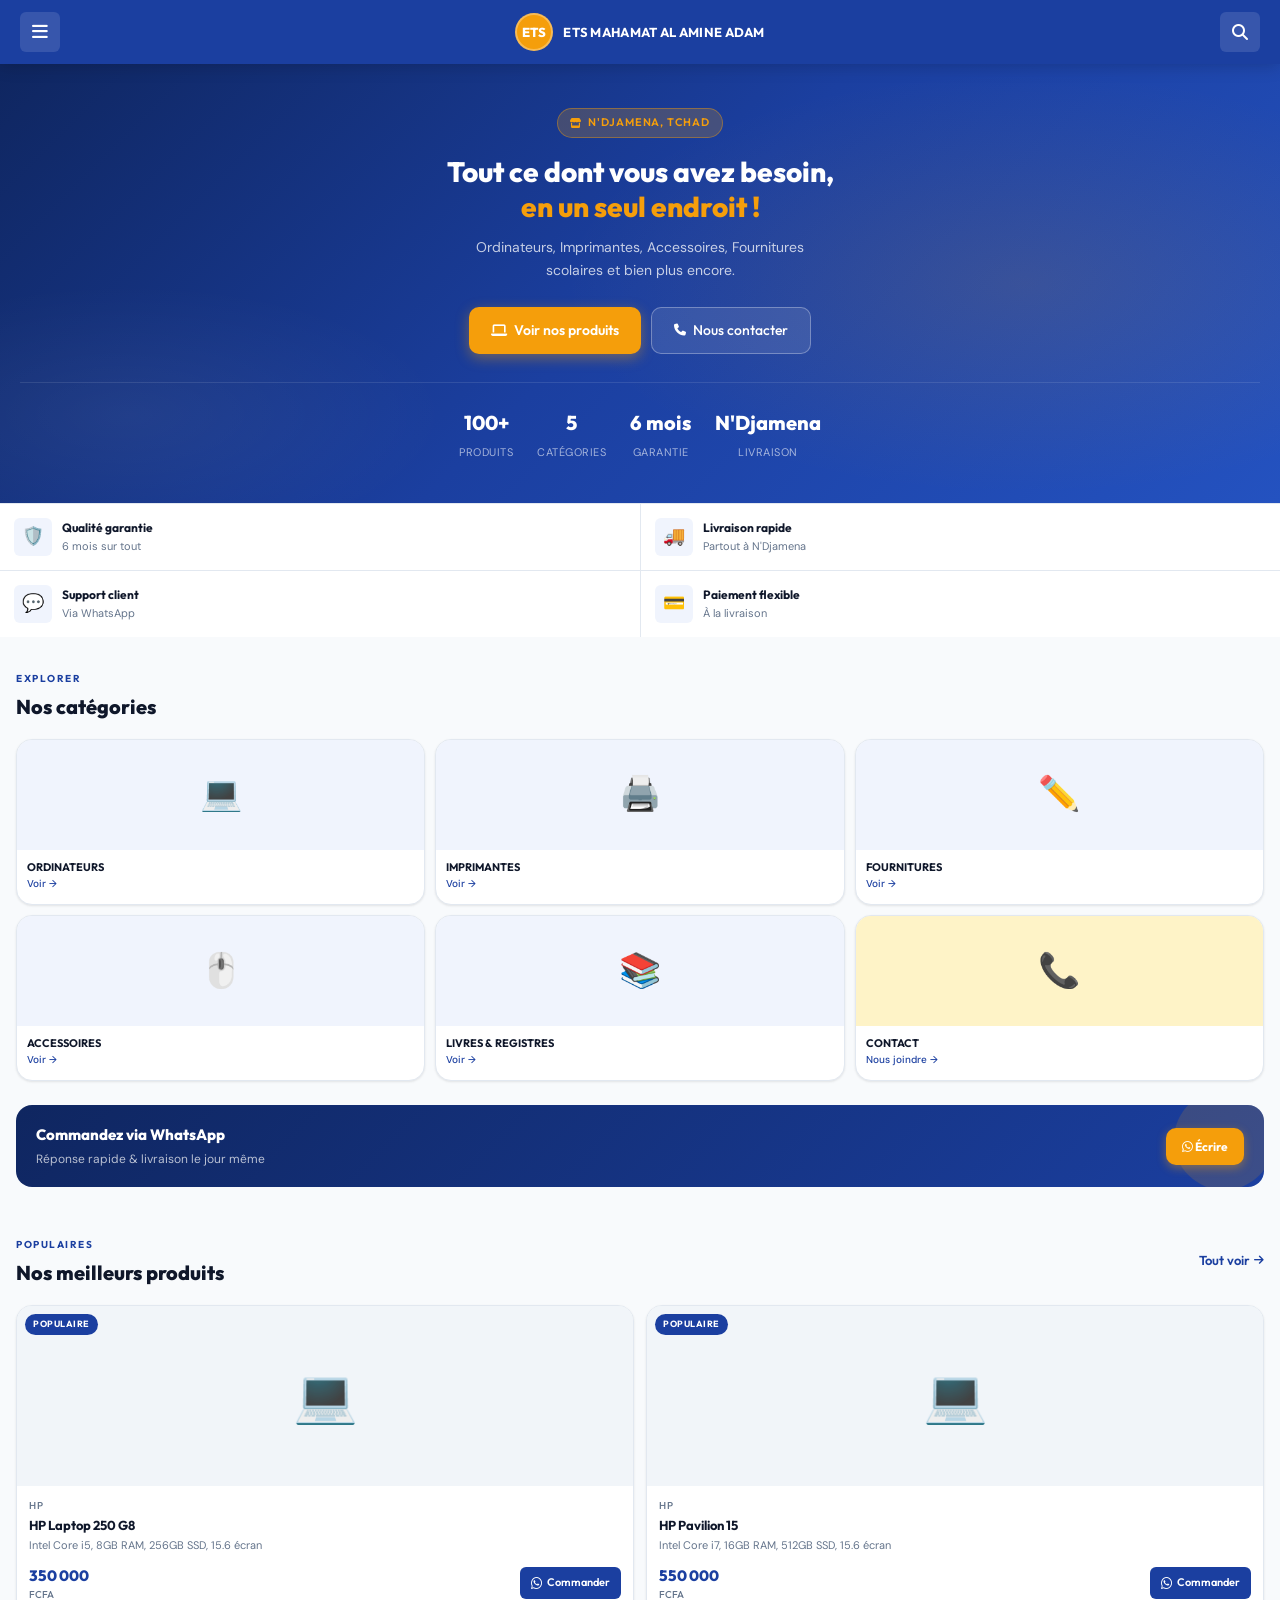
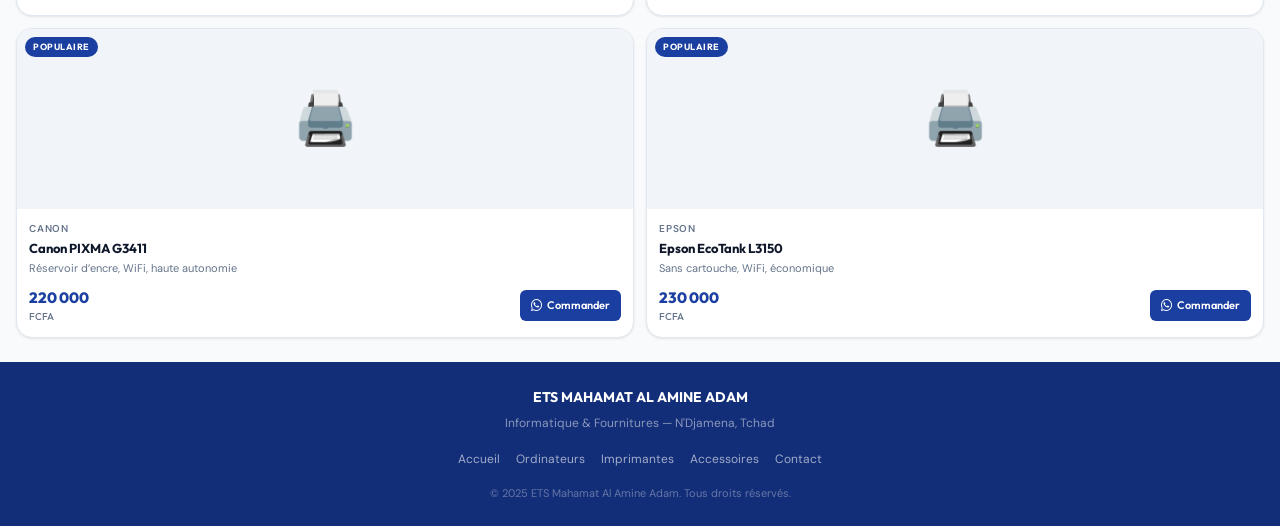
==== commit f0ae2d9e: "Add files via upload" ====
--- a/index.html
+++ b/index.html
@@ -1,113 +1,113 @@
-<!DOCTYPE html>
-<html lang="fr">
-<head>
-  <meta charset="UTF-8">
-  <meta name="viewport" content="width=device-width, initial-scale=1.0">
-  <title>ETS Mahamat Al Amine Adam — Informatique & Fournitures, N'Djamena</title>
-  <link rel="stylesheet" href="style.css">
-  <link rel="stylesheet" href="https://cdnjs.cloudflare.com/ajax/libs/font-awesome/6.5.0/css/all.min.css">
-</head>
-<body>
-<div class="menu-overlay" id="menuOverlay" onclick="closeMenu()"></div>
-<header class="header">
-  <div class="top-bar">
-    <button class="menu-btn" onclick="openMenu()"><i class="fa-solid fa-bars"></i></button>
-    <div class="logo">
-      <div class="logo-fallback">ETS</div>
-      <span>ETS MAHAMAT AL AMINE ADAM</span>
-    </div>
-    <div class="header-icons">
-      <button class="icon-btn" onclick="toggleSearch()"><i class="fa-solid fa-magnifying-glass"></i></button>
-    </div>
-  </div>
-  <div class="search-bar" id="searchBar">
-    <span class="search-icon-inner"><i class="fa-solid fa-magnifying-glass"></i></span>
-    <input type="text" id="searchInput" placeholder="Rechercher un produit, une marque...">
-  </div>
-  <div id="searchResults"></div>
-</header>
-<nav class="dropdown-menu" id="dropdownMenu">
-  <div class="menu-header">
-    <div class="menu-logo"><div class="menu-logo-badge">ETS</div><span>ETS MAHAMAT<br>AL AMINE ADAM</span></div>
-    <button class="close-btn" onclick="closeMenu()"><i class="fa-solid fa-xmark"></i></button>
-  </div>
-  <ul>
-    <li><a href="index.html" class="active-link"><span class="nav-icon"><i class="fa-solid fa-house"></i></span>Accueil</a></li>
-    <li><a href="ordinateurs.html"><span class="nav-icon"><i class="fa-solid fa-laptop"></i></span>Ordinateurs</a></li>
-    <li><a href="imprimantes.html"><span class="nav-icon"><i class="fa-solid fa-print"></i></span>Imprimantes</a></li>
-    <li><a href="fournitures.html"><span class="nav-icon"><i class="fa-solid fa-pencil"></i></span>Fournitures Scolaires</a></li>
-    <li><a href="accessoires.html"><span class="nav-icon"><i class="fa-solid fa-computer-mouse"></i></span>Accessoires</a></li>
-    <li><a href="registres.html"><span class="nav-icon"><i class="fa-solid fa-book"></i></span>Livres & Registres</a></li>
-    <li><a href="contacts.html"><span class="nav-icon"><i class="fa-solid fa-phone"></i></span>Contact</a></li>
-  </ul>
-  <div class="menu-social">
-    <a href="https://facebook.com/Ibrahim%20Mahamat%20Al%20Amine" target="_blank"><i class="fab fa-facebook-f"></i></a>
-    <a href="https://instagram.com/ibra.alamine7" target="_blank"><i class="fab fa-instagram"></i></a>
-    <a href="https://snapchat.com/add/ibra_alamine7" target="_blank"><i class="fab fa-snapchat-ghost"></i></a>
-    <a href="https://wa.me/23566322486" target="_blank"><i class="fab fa-whatsapp"></i></a>
-  </div>
-</nav>
-<section class="hero">
-  <div class="hero-badge"><i class="fa-solid fa-store" style="font-size:10px;"></i> N'Djamena, Tchad</div>
-  <h1>Tout ce dont vous avez besoin,<br><span>en un seul endroit !</span></h1>
-  <p>Ordinateurs, Imprimantes, Accessoires, Fournitures scolaires et bien plus encore.</p>
-  <div class="hero-btns">
-    <a href="ordinateurs.html" class="btn-primary"><i class="fa-solid fa-laptop" style="font-size:13px;"></i> Voir nos produits</a>
-    <a href="contacts.html" class="btn-outline"><i class="fa-solid fa-phone" style="font-size:12px;"></i> Nous contacter</a>
-  </div>
-  <div class="hero-stats">
-    <div class="hero-stat"><strong>100+</strong><span>Produits</span></div>
-    <div class="hero-stat"><strong>5</strong><span>Catégories</span></div>
-    <div class="hero-stat"><strong>6 mois</strong><span>Garantie</span></div>
-    <div class="hero-stat"><strong>N'Djamena</strong><span>Livraison</span></div>
-  </div>
-</section>
-<section class="features">
-  <div class="feature"><div class="feature-icon">🛡️</div><div class="feature-text"><h4>Qualité garantie</h4><p>6 mois sur tout</p></div></div>
-  <div class="feature"><div class="feature-icon">🚚</div><div class="feature-text"><h4>Livraison rapide</h4><p>Partout à N'Djamena</p></div></div>
-  <div class="feature"><div class="feature-icon">💬</div><div class="feature-text"><h4>Support client</h4><p>Via WhatsApp</p></div></div>
-  <div class="feature"><div class="feature-icon">💳</div><div class="feature-text"><h4>Paiement flexible</h4><p>À la livraison</p></div></div>
-</section>
-<section>
-  <div class="section-header">
-    <div class="section-title-wrap"><div class="section-label">Explorer</div><div class="section-title">Nos catégories</div></div>
-  </div>
-  <div class="cat-grid">
-    <a href="ordinateurs.html" class="cat-card"><div class="cat-img-wrap"><img src="images/ordinateur.jpg" alt="" onerror="this.style.display='none'"><span class="cat-emoji">💻</span></div><div class="cat-body"><h3>ORDINATEURS</h3><p>Voir →</p></div></a>
-    <a href="imprimantes.html" class="cat-card"><div class="cat-img-wrap"><img src="images/imprimante.jpeg" alt="" onerror="this.style.display='none'"><span class="cat-emoji">🖨️</span></div><div class="cat-body"><h3>IMPRIMANTES</h3><p>Voir →</p></div></a>
-    <a href="fournitures.html" class="cat-card"><div class="cat-img-wrap"><img src="images/fournitures.jpg" alt="" onerror="this.style.display='none'"><span class="cat-emoji">✏️</span></div><div class="cat-body"><h3>FOURNITURES</h3><p>Voir →</p></div></a>
-    <a href="accessoires.html" class="cat-card"><div class="cat-img-wrap"><img src="images/accessoires.jpg" alt="" onerror="this.style.display='none'"><span class="cat-emoji">🖱️</span></div><div class="cat-body"><h3>ACCESSOIRES</h3><p>Voir →</p></div></a>
-    <a href="registres.html" class="cat-card"><div class="cat-img-wrap"><img src="images/registres.jpeg" alt="" onerror="this.style.display='none'"><span class="cat-emoji">📚</span></div><div class="cat-body"><h3>LIVRES & REGISTRES</h3><p>Voir →</p></div></a>
-    <a href="contacts.html" class="cat-card"><div class="cat-img-wrap" style="background:#fef3c7;"><span class="cat-emoji">📞</span></div><div class="cat-body"><h3>CONTACT</h3><p>Nous joindre →</p></div></a>
-  </div>
-</section>
-<div class="promo-banner">
-  <div class="promo-text"><h3>Commandez via WhatsApp</h3><p>Réponse rapide & livraison le jour même</p></div>
-  <a href="https://wa.me/23566322486" target="_blank" class="promo-action"><i class="fab fa-whatsapp"></i> Écrire</a>
-</div>
-<section>
-  <div class="section-header">
-    <div class="section-title-wrap"><div class="section-label">Populaires</div><div class="section-title">Nos meilleurs produits</div></div>
-    <a href="ordinateurs.html" class="section-link">Tout voir <i class="fa-solid fa-arrow-right" style="font-size:11px;"></i></a>
-  </div>
-  <div class="products-section"><div class="products-grid" id="featuredProducts"></div></div>
-</section>
-<footer class="footer">
-  <div class="footer-logo">ETS MAHAMAT AL AMINE ADAM</div>
-  <div class="footer-sub">Informatique & Fournitures — N'Djamena, Tchad</div>
-  <div class="footer-links">
-    <a href="index.html">Accueil</a><a href="ordinateurs.html">Ordinateurs</a><a href="imprimantes.html">Imprimantes</a><a href="accessoires.html">Accessoires</a><a href="contacts.html">Contact</a>
-  </div>
-  <div class="footer-copy">© 2025 ETS Mahamat Al Amine Adam. Tous droits réservés.</div>
-</footer>
-<script src="products.js"></script>
-<script src="search.js"></script>
-<script>
-function openMenu(){document.getElementById('dropdownMenu').classList.add('active');document.getElementById('menuOverlay').classList.add('active');document.body.style.overflow='hidden';}
-function closeMenu(){document.getElementById('dropdownMenu').classList.remove('active');document.getElementById('menuOverlay').classList.remove('active');document.body.style.overflow='';}
-function toggleSearch(){const bar=document.getElementById('searchBar');bar.classList.toggle('open');if(bar.classList.contains('open'))document.getElementById('searchInput').focus();else{document.getElementById('searchResults').innerHTML='';document.getElementById('searchInput').value='';}}
-function buildProductCard(p){const emojis={ordinateur:'💻',imprimante:'🖨️',accessoire:'🖱️',fourniture:'✏️',livre:'📚'};const url=`produit.html?name=${encodeURIComponent(p.name)}&price=${p.price}&img=${encodeURIComponent(p.img)}&desc=${encodeURIComponent(p.desc)}&cat=${p.cat}&brand=${p.brand}`;return `<a href="${url}" class="product-card"><div class="product-img-wrap"><img src="${p.img}" alt="${p.name}" onerror="this.style.display='none';this.nextElementSibling.style.display='flex'"><div class="product-emoji" style="display:none;">${emojis[p.cat]||'📦'}</div><span class="product-badge">Populaire</span></div><div class="product-body"><div class="product-brand">${p.brand.toUpperCase()}</div><div class="product-name">${p.name}</div><div class="product-specs">${p.desc}</div><div class="product-footer"><div class="product-price">${Number(p.price).toLocaleString('fr-FR')}<small>FCFA</small></div><span class="btn-order"><i class="fab fa-whatsapp" style="font-size:13px;"></i> Commander</span></div></div></a>`;}
-document.addEventListener('DOMContentLoaded',function(){const featured=allProducts.filter(p=>['HP Laptop 250 G8','HP Pavilion 15','Canon PIXMA G3411','Epson EcoTank L3150'].includes(p.name));const grid=document.getElementById('featuredProducts');if(!grid)return;featured.forEach(p=>{grid.innerHTML+=buildProductCard(p);});});
-</script>
-</body>
-</html>
+<!DOCTYPE html>
+<html lang="fr">
+<head>
+  <meta charset="UTF-8">
+  <meta name="viewport" content="width=device-width, initial-scale=1.0">
+  <title>ETS Mahamat Al Amine Adam — Informatique & Fournitures, N'Djamena</title>
+  <link rel="stylesheet" href="style.css">
+  <link rel="stylesheet" href="https://cdnjs.cloudflare.com/ajax/libs/font-awesome/6.5.0/css/all.min.css">
+</head>
+<body>
+<div class="menu-overlay" id="menuOverlay" onclick="closeMenu()"></div>
+<header class="header">
+  <div class="top-bar">
+    <button class="menu-btn" onclick="openMenu()"><i class="fa-solid fa-bars"></i></button>
+    <div class="logo">
+      <div class="logo-fallback">ETS</div>
+      <span>ETS MAHAMAT AL AMINE ADAM</span>
+    </div>
+    <div class="header-icons">
+      <button class="icon-btn" onclick="toggleSearch()"><i class="fa-solid fa-magnifying-glass"></i></button>
+    </div>
+  </div>
+  <div class="search-bar" id="searchBar">
+    <span class="search-icon-inner"><i class="fa-solid fa-magnifying-glass"></i></span>
+    <input type="text" id="searchInput" placeholder="Rechercher un produit, une marque...">
+  </div>
+  <div id="searchResults"></div>
+</header>
+<nav class="dropdown-menu" id="dropdownMenu">
+  <div class="menu-header">
+    <div class="menu-logo"><div class="menu-logo-badge">ETS</div><span>ETS MAHAMAT<br>AL AMINE ADAM</span></div>
+    <button class="close-btn" onclick="closeMenu()"><i class="fa-solid fa-xmark"></i></button>
+  </div>
+  <ul>
+    <li><a href="index.html" class="active-link"><span class="nav-icon"><i class="fa-solid fa-house"></i></span>Accueil</a></li>
+    <li><a href="ordinateurs.html"><span class="nav-icon"><i class="fa-solid fa-laptop"></i></span>Ordinateurs</a></li>
+    <li><a href="imprimantes.html"><span class="nav-icon"><i class="fa-solid fa-print"></i></span>Imprimantes</a></li>
+    <li><a href="fournitures.html"><span class="nav-icon"><i class="fa-solid fa-pencil"></i></span>Fournitures Scolaires</a></li>
+    <li><a href="accessoires.html"><span class="nav-icon"><i class="fa-solid fa-computer-mouse"></i></span>Accessoires</a></li>
+    <li><a href="registres.html"><span class="nav-icon"><i class="fa-solid fa-book"></i></span>Livres & Registres</a></li>
+    <li><a href="contacts.html"><span class="nav-icon"><i class="fa-solid fa-phone"></i></span>Contact</a></li>
+  </ul>
+  <div class="menu-social">
+    <a href="https://facebook.com/Ibrahim%20Mahamat%20Al%20Amine" target="_blank"><i class="fab fa-facebook-f"></i></a>
+    <a href="https://instagram.com/ibra.alamine7" target="_blank"><i class="fab fa-instagram"></i></a>
+    <a href="https://snapchat.com/add/ibra_alamine7" target="_blank"><i class="fab fa-snapchat-ghost"></i></a>
+    <a href="https://wa.me/23566322486" target="_blank"><i class="fab fa-whatsapp"></i></a>
+  </div>
+</nav>
+<section class="hero">
+  <div class="hero-badge"><i class="fa-solid fa-store" style="font-size:10px;"></i> N'Djamena, Tchad</div>
+  <h1>Tout ce dont vous avez besoin,<br><span>en un seul endroit !</span></h1>
+  <p>Ordinateurs, Imprimantes, Accessoires, Fournitures scolaires et bien plus encore.</p>
+  <div class="hero-btns">
+    <a href="ordinateurs.html" class="btn-primary"><i class="fa-solid fa-laptop" style="font-size:13px;"></i> Voir nos produits</a>
+    <a href="contacts.html" class="btn-outline"><i class="fa-solid fa-phone" style="font-size:12px;"></i> Nous contacter</a>
+  </div>
+  <div class="hero-stats">
+    <div class="hero-stat"><strong>100+</strong><span>Produits</span></div>
+    <div class="hero-stat"><strong>5</strong><span>Catégories</span></div>
+    <div class="hero-stat"><strong>6 mois</strong><span>Garantie</span></div>
+    <div class="hero-stat"><strong>N'Djamena</strong><span>Livraison</span></div>
+  </div>
+</section>
+<section class="features">
+  <div class="feature"><div class="feature-icon">🛡️</div><div class="feature-text"><h4>Qualité garantie</h4><p>6 mois sur tout</p></div></div>
+  <div class="feature"><div class="feature-icon">🚚</div><div class="feature-text"><h4>Livraison rapide</h4><p>Partout à N'Djamena</p></div></div>
+  <div class="feature"><div class="feature-icon">💬</div><div class="feature-text"><h4>Support client</h4><p>Via WhatsApp</p></div></div>
+  <div class="feature"><div class="feature-icon">💳</div><div class="feature-text"><h4>Paiement flexible</h4><p>À la livraison</p></div></div>
+</section>
+<section>
+  <div class="section-header">
+    <div class="section-title-wrap"><div class="section-label">Explorer</div><div class="section-title">Nos catégories</div></div>
+  </div>
+  <div class="cat-grid">
+    <a href="ordinateurs.html" class="cat-card"><div class="cat-img-wrap"><img src="images/ordinateur.jpg" alt="" onerror="this.style.display='none'"><span class="cat-emoji">💻</span></div><div class="cat-body"><h3>ORDINATEURS</h3><p>Voir →</p></div></a>
+    <a href="imprimantes.html" class="cat-card"><div class="cat-img-wrap"><img src="images/imprimante.jpeg" alt="" onerror="this.style.display='none'"><span class="cat-emoji">🖨️</span></div><div class="cat-body"><h3>IMPRIMANTES</h3><p>Voir →</p></div></a>
+    <a href="fournitures.html" class="cat-card"><div class="cat-img-wrap"><img src="images/fournitures.jpg" alt="" onerror="this.style.display='none'"><span class="cat-emoji">✏️</span></div><div class="cat-body"><h3>FOURNITURES</h3><p>Voir →</p></div></a>
+    <a href="accessoires.html" class="cat-card"><div class="cat-img-wrap"><img src="images/accessoires.jpg" alt="" onerror="this.style.display='none'"><span class="cat-emoji">🖱️</span></div><div class="cat-body"><h3>ACCESSOIRES</h3><p>Voir →</p></div></a>
+    <a href="registres.html" class="cat-card"><div class="cat-img-wrap"><img src="images/registres.jpeg" alt="" onerror="this.style.display='none'"><span class="cat-emoji">📚</span></div><div class="cat-body"><h3>LIVRES & REGISTRES</h3><p>Voir →</p></div></a>
+    <a href="contacts.html" class="cat-card"><div class="cat-img-wrap" style="background:#fef3c7;"><span class="cat-emoji">📞</span></div><div class="cat-body"><h3>CONTACT</h3><p>Nous joindre →</p></div></a>
+  </div>
+</section>
+<div class="promo-banner">
+  <div class="promo-text"><h3>Commandez via WhatsApp</h3><p>Réponse rapide & livraison le jour même</p></div>
+  <a href="https://wa.me/23566322486" target="_blank" class="promo-action"><i class="fab fa-whatsapp"></i> Écrire</a>
+</div>
+<section>
+  <div class="section-header">
+    <div class="section-title-wrap"><div class="section-label">Populaires</div><div class="section-title">Nos meilleurs produits</div></div>
+    <a href="ordinateurs.html" class="section-link">Tout voir <i class="fa-solid fa-arrow-right" style="font-size:11px;"></i></a>
+  </div>
+  <div class="products-section"><div class="products-grid" id="featuredProducts"></div></div>
+</section>
+<footer class="footer">
+  <div class="footer-logo">ETS MAHAMAT AL AMINE ADAM</div>
+  <div class="footer-sub">Informatique & Fournitures — N'Djamena, Tchad</div>
+  <div class="footer-links">
+    <a href="index.html">Accueil</a><a href="ordinateurs.html">Ordinateurs</a><a href="imprimantes.html">Imprimantes</a><a href="accessoires.html">Accessoires</a><a href="contacts.html">Contact</a>
+  </div>
+  <div class="footer-copy">© 2025 ETS Mahamat Al Amine Adam. Tous droits réservés.</div>
+</footer>
+<script src="products.js"></script>
+<script src="search.js"></script>
+<script>
+function openMenu(){document.getElementById('dropdownMenu').classList.add('active');document.getElementById('menuOverlay').classList.add('active');document.body.style.overflow='hidden';}
+function closeMenu(){document.getElementById('dropdownMenu').classList.remove('active');document.getElementById('menuOverlay').classList.remove('active');document.body.style.overflow='';}
+function toggleSearch(){const bar=document.getElementById('searchBar');bar.classList.toggle('open');if(bar.classList.contains('open'))document.getElementById('searchInput').focus();else{document.getElementById('searchResults').innerHTML='';document.getElementById('searchInput').value='';}}
+function buildProductCard(p){const emojis={ordinateur:'💻',imprimante:'🖨️',accessoire:'🖱️',fourniture:'✏️',livre:'📚'};const url=`produit.html?name=${encodeURIComponent(p.name)}&price=${p.price}&img=${encodeURIComponent(p.img)}&desc=${encodeURIComponent(p.desc)}&cat=${p.cat}&brand=${p.brand}`;return `<a href="${url}" class="product-card"><div class="product-img-wrap"><img src="${p.img}" alt="${p.name}" onerror="this.style.display='none';this.nextElementSibling.style.display='flex'"><div class="product-emoji" style="display:none;">${emojis[p.cat]||'📦'}</div><span class="product-badge">Populaire</span></div><div class="product-body"><div class="product-brand">${p.brand.toUpperCase()}</div><div class="product-name">${p.name}</div><div class="product-specs">${p.desc}</div><div class="product-footer"><div class="product-price">${Number(p.price).toLocaleString('fr-FR')}<small>FCFA</small></div><span class="btn-order"><i class="fab fa-whatsapp" style="font-size:13px;"></i> Commander</span></div></div></a>`;}
+document.addEventListener('DOMContentLoaded',function(){const featured=allProducts.filter(p=>['HP Laptop 250 G8','HP Pavilion 15','Canon PIXMA G3411','Epson EcoTank L3150'].includes(p.name));const grid=document.getElementById('featuredProducts');if(!grid)return;featured.forEach(p=>{grid.innerHTML+=buildProductCard(p);});});
+</script>
+</body>
+</html>
--- a/style.css
+++ b/style.css
@@ -1,1210 +1,1218 @@
-/* ============================================================
-   ETS MAHAMAT AL AMINE ADAM — Professional Store CSS
-   ============================================================ */
-
-@import url('https://fonts.googleapis.com/css2?family=Outfit:wght@300;400;500;600;700;800&family=DM+Sans:ital,wght@0,300;0,400;0,500;0,600;1,300&display=swap');
-
-/* ── Variables ─────────────────────────────────────────────── */
-:root {
-  --blue:        #1B3FA0;
-  --blue-dark:   #132e78;
-  --blue-mid:    #2452c0;
-  --blue-light:  #e8eef9;
-  --blue-xlight: #f0f4fd;
-  --accent:      #F59E0B;
-  --accent-dark: #d4870a;
-  --green:       #10b981;
-  --red:         #ef4444;
-  --text-1:      #0f172a;
-  --text-2:      #334155;
-  --text-3:      #64748b;
-  --text-4:      #94a3b8;
-  --border:      #e2e8f0;
-  --border-2:    #cbd5e1;
-  --surface:     #ffffff;
-  --surface-2:   #f8fafc;
-  --surface-3:   #f1f5f9;
-  --radius-sm:   6px;
-  --radius:      10px;
-  --radius-lg:   16px;
-  --radius-xl:   24px;
-  --shadow-sm:   0 1px 3px rgba(0,0,0,.06), 0 1px 2px rgba(0,0,0,.04);
-  --shadow:      0 4px 16px rgba(27,63,160,.08), 0 1px 4px rgba(0,0,0,.04);
-  --shadow-md:   0 8px 32px rgba(27,63,160,.12), 0 2px 8px rgba(0,0,0,.06);
-  --shadow-lg:   0 20px 48px rgba(27,63,160,.16), 0 4px 12px rgba(0,0,0,.08);
-  --font:        'Outfit', sans-serif;
-  --font-body:   'DM Sans', sans-serif;
-  --transition:  0.2s cubic-bezier(.4,0,.2,1);
-  --header-h:    64px;
-}
-
-/* ── Reset ──────────────────────────────────────────────────── */
-*, *::before, *::after { box-sizing: border-box; margin: 0; padding: 0; }
-html { scroll-behavior: smooth; }
-body {
-  font-family: var(--font-body);
-  background: var(--surface-2);
-  color: var(--text-1);
-  font-size: 15px;
-  line-height: 1.6;
-  -webkit-font-smoothing: antialiased;
-}
-img { display: block; max-width: 100%; }
-a { text-decoration: none; color: inherit; }
-ul { list-style: none; }
-button { cursor: pointer; font-family: var(--font); border: none; background: none; }
-
-/* ── Header ─────────────────────────────────────────────────── */
-.header {
-  position: sticky;
-  top: 0;
-  z-index: 200;
-  background: var(--blue);
-  height: var(--header-h);
-  box-shadow: 0 2px 16px rgba(0,0,0,.18);
-}
-
-.top-bar {
-  display: flex;
-  align-items: center;
-  height: var(--header-h);
-  padding: 0 20px;
-  gap: 12px;
-}
-
-.menu-btn {
-  width: 40px; height: 40px;
-  display: flex; align-items: center; justify-content: center;
-  background: rgba(255,255,255,.12);
-  color: #fff;
-  font-size: 18px;
-  border-radius: var(--radius-sm);
-  transition: background var(--transition);
-  flex-shrink: 0;
-}
-.menu-btn:hover { background: rgba(255,255,255,.2); }
-
-.logo {
-  display: flex;
-  align-items: center;
-  gap: 10px;
-  flex: 1;
-  justify-content: center;
-  overflow: hidden;
-}
-.logo img {
-  width: 38px; height: 38px;
-  border-radius: 50%;
-  object-fit: cover;
-  border: 2px solid rgba(255,255,255,.3);
-  flex-shrink: 0;
-}
-.logo-fallback {
-  width: 38px; height: 38px;
-  border-radius: 50%;
-  background: var(--accent);
-  display: flex; align-items: center; justify-content: center;
-  font-family: var(--font);
-  font-weight: 800;
-  font-size: 13px;
-  color: #fff;
-  flex-shrink: 0;
-  border: 2px solid rgba(255,255,255,.3);
-}
-.logo span {
-  font-family: var(--font);
-  font-weight: 700;
-  font-size: 13px;
-  color: #fff;
-  letter-spacing: .3px;
-  white-space: nowrap;
-  overflow: hidden;
-  text-overflow: ellipsis;
-}
-
-.header-icons {
-  display: flex;
-  align-items: center;
-  gap: 4px;
-  flex-shrink: 0;
-}
-.icon-btn {
-  width: 40px; height: 40px;
-  display: flex; align-items: center; justify-content: center;
-  background: rgba(255,255,255,.12);
-  color: #fff;
-  font-size: 16px;
-  border-radius: var(--radius-sm);
-  transition: background var(--transition);
-  position: relative;
-}
-.icon-btn:hover { background: rgba(255,255,255,.22); }
-
-/* ── Search Bar ─────────────────────────────────────────────── */
-.search-bar {
-  display: none;
-  background: var(--blue-dark);
-  padding: 10px 16px;
-  border-top: 1px solid rgba(255,255,255,.1);
-  position: relative;
-}
-.search-bar.open { display: block; }
-.search-bar input {
-  width: 100%;
-  padding: 10px 16px 10px 40px;
-  background: rgba(255,255,255,.13);
-  border: 1px solid rgba(255,255,255,.18);
-  border-radius: var(--radius);
-  color: #fff;
-  font-family: var(--font-body);
-  font-size: 14px;
-  outline: none;
-  transition: border-color var(--transition), background var(--transition);
-}
-.search-bar input::placeholder { color: rgba(255,255,255,.5); }
-.search-bar input:focus {
-  background: rgba(255,255,255,.2);
-  border-color: rgba(255,255,255,.4);
-}
-.search-icon-inner {
-  position: absolute;
-  left: 28px;
-  top: 50%;
-  transform: translateY(-50%);
-  color: rgba(255,255,255,.5);
-  font-size: 15px;
-  pointer-events: none;
-}
-
-#searchResults {
-  background: var(--surface);
-  border-radius: 0 0 var(--radius-lg) var(--radius-lg);
-  overflow: hidden;
-  box-shadow: var(--shadow-md);
-  max-height: 380px;
-  overflow-y: auto;
-}
-#searchResults .product {
-  display: flex;
-  align-items: center;
-  gap: 12px;
-  padding: 10px 16px;
-  border-bottom: 1px solid var(--border);
-  transition: background var(--transition);
-}
-#searchResults .product:hover { background: var(--blue-xlight); }
-#searchResults .product img {
-  width: 48px; height: 48px;
-  object-fit: cover;
-  border-radius: var(--radius-sm);
-  background: var(--surface-3);
-  flex-shrink: 0;
-}
-#searchResults .product .info { flex: 1; overflow: hidden; }
-#searchResults .product h3 {
-  font-family: var(--font);
-  font-size: 13px;
-  font-weight: 600;
-  color: var(--text-1);
-  white-space: nowrap; overflow: hidden; text-overflow: ellipsis;
-}
-#searchResults .product .specs { font-size: 11px; color: var(--text-3); }
-#searchResults .product .price {
-  font-family: var(--font);
-  font-weight: 700;
-  font-size: 13px;
-  color: var(--blue);
-  white-space: nowrap;
-  flex-shrink: 0;
-}
-
-/* ── Dropdown Menu ──────────────────────────────────────────── */
-.dropdown-menu {
-  position: fixed;
-  top: 0; left: -100%;
-  width: min(300px, 85vw);
-  height: 100vh;
-  background: var(--blue-dark);
-  z-index: 1000;
-  display: flex;
-  flex-direction: column;
-  transition: left 0.3s cubic-bezier(.4,0,.2,1);
-  overflow-y: auto;
-}
-.dropdown-menu.active { left: 0; }
-
-.menu-overlay {
-  display: none;
-  position: fixed;
-  inset: 0;
-  background: rgba(0,0,0,.5);
-  z-index: 999;
-  backdrop-filter: blur(2px);
-}
-.menu-overlay.active { display: block; }
-
-.menu-header {
-  display: flex;
-  align-items: center;
-  justify-content: space-between;
-  padding: 18px 20px;
-  border-bottom: 1px solid rgba(255,255,255,.1);
-}
-.menu-logo {
-  display: flex; align-items: center; gap: 10px;
-}
-.menu-logo-badge {
-  width: 34px; height: 34px;
-  border-radius: 50%;
-  background: var(--accent);
-  display: flex; align-items: center; justify-content: center;
-  font-family: var(--font);
-  font-weight: 800; font-size: 11px; color: #fff;
-}
-.menu-logo span {
-  font-family: var(--font);
-  font-size: 11px; font-weight: 600;
-  color: rgba(255,255,255,.8);
-  line-height: 1.3;
-  max-width: 160px;
-}
-.close-btn {
-  width: 34px; height: 34px;
-  display: flex; align-items: center; justify-content: center;
-  background: rgba(255,255,255,.1);
-  color: #fff; font-size: 16px;
-  border-radius: var(--radius-sm);
-  transition: background var(--transition);
-}
-.close-btn:hover { background: rgba(255,255,255,.2); }
-
-.dropdown-menu ul { padding: 12px 0; flex: 1; }
-.dropdown-menu ul li a {
-  display: flex;
-  align-items: center;
-  gap: 12px;
-  padding: 13px 20px;
-  color: rgba(255,255,255,.8);
-  font-family: var(--font);
-  font-size: 14px;
-  font-weight: 500;
-  border-left: 3px solid transparent;
-  transition: all var(--transition);
-}
-.dropdown-menu ul li a:hover,
-.dropdown-menu ul li a.active-link {
-  color: #fff;
-  background: rgba(255,255,255,.08);
-  border-left-color: var(--accent);
-}
-.dropdown-menu ul li a .nav-icon {
-  font-size: 17px;
-  width: 22px;
-  text-align: center;
-  flex-shrink: 0;
-}
-
-.menu-social {
-  display: flex;
-  gap: 10px;
-  padding: 20px;
-  border-top: 1px solid rgba(255,255,255,.1);
-}
-.menu-social a {
-  width: 38px; height: 38px;
-  border-radius: 50%;
-  background: rgba(255,255,255,.1);
-  display: flex; align-items: center; justify-content: center;
-  color: #fff;
-  font-size: 15px;
-  transition: background var(--transition);
-}
-.menu-social a:hover { background: var(--accent); }
-
-/* ── Hero ───────────────────────────────────────────────────── */
-.hero {
-  position: relative;
-  background: linear-gradient(135deg, #0f2660 0%, #1B3FA0 50%, #2452c0 100%);
-  padding: 44px 20px 40px;
-  overflow: hidden;
-  text-align: center;
-}
-.hero::before {
-  content: '';
-  position: absolute;
-  inset: 0;
-  background:
-    radial-gradient(ellipse 60% 80% at 80% 50%, rgba(245,158,11,.12) 0%, transparent 60%),
-    radial-gradient(ellipse 50% 60% at 10% 80%, rgba(255,255,255,.05) 0%, transparent 50%);
-  pointer-events: none;
-}
-.hero-badge {
-  display: inline-flex;
-  align-items: center;
-  gap: 6px;
-  background: rgba(245,158,11,.2);
-  border: 1px solid rgba(245,158,11,.4);
-  color: var(--accent);
-  font-family: var(--font);
-  font-size: 11px;
-  font-weight: 600;
-  padding: 5px 12px;
-  border-radius: 100px;
-  margin-bottom: 16px;
-  text-transform: uppercase;
-  letter-spacing: .8px;
-}
-.hero h1 {
-  font-family: var(--font);
-  font-size: clamp(22px, 6vw, 28px);
-  font-weight: 800;
-  color: #fff;
-  line-height: 1.25;
-  margin-bottom: 12px;
-  position: relative;
-}
-.hero h1 span { color: var(--accent); }
-.hero p {
-  color: rgba(255,255,255,.75);
-  font-size: 14px;
-  line-height: 1.7;
-  max-width: 380px;
-  margin: 0 auto 24px;
-  position: relative;
-}
-.hero-btns {
-  display: flex;
-  gap: 10px;
-  justify-content: center;
-  flex-wrap: wrap;
-  position: relative;
-}
-.btn-primary {
-  display: inline-flex;
-  align-items: center;
-  gap: 7px;
-  background: var(--accent);
-  color: #fff;
-  font-family: var(--font);
-  font-weight: 600;
-  font-size: 14px;
-  padding: 11px 22px;
-  border-radius: var(--radius);
-  transition: all var(--transition);
-  box-shadow: 0 4px 14px rgba(245,158,11,.4);
-}
-.btn-primary:hover {
-  background: var(--accent-dark);
-  transform: translateY(-1px);
-  box-shadow: 0 6px 20px rgba(245,158,11,.5);
-}
-.btn-outline {
-  display: inline-flex;
-  align-items: center;
-  gap: 7px;
-  background: rgba(255,255,255,.1);
-  border: 1px solid rgba(255,255,255,.3);
-  color: #fff;
-  font-family: var(--font);
-  font-weight: 500;
-  font-size: 14px;
-  padding: 11px 22px;
-  border-radius: var(--radius);
-  transition: all var(--transition);
-}
-.btn-outline:hover {
-  background: rgba(255,255,255,.18);
-  border-color: rgba(255,255,255,.5);
-}
-.hero-stats {
-  display: flex;
-  justify-content: center;
-  gap: 24px;
-  margin-top: 28px;
-  position: relative;
-  padding-top: 24px;
-  border-top: 1px solid rgba(255,255,255,.1);
-}
-.hero-stat { text-align: center; }
-.hero-stat strong {
-  display: block;
-  font-family: var(--font);
-  font-size: 20px;
-  font-weight: 800;
-  color: #fff;
-}
-.hero-stat span {
-  font-size: 11px;
-  color: rgba(255,255,255,.6);
-  text-transform: uppercase;
-  letter-spacing: .5px;
-}
-
-/* ── Features Strip ─────────────────────────────────────────── */
-.features {
-  display: grid;
-  grid-template-columns: repeat(2, 1fr);
-  gap: 1px;
-  background: var(--border);
-  border-top: 1px solid var(--border);
-}
-.feature {
-  display: flex;
-  align-items: center;
-  gap: 10px;
-  padding: 14px 14px;
-  background: var(--surface);
-}
-.feature-icon {
-  width: 38px; height: 38px;
-  border-radius: var(--radius-sm);
-  background: var(--blue-xlight);
-  display: flex; align-items: center; justify-content: center;
-  font-size: 18px;
-  flex-shrink: 0;
-}
-.feature-text h4 {
-  font-family: var(--font);
-  font-size: 12px;
-  font-weight: 700;
-  color: var(--text-1);
-  margin-bottom: 1px;
-}
-.feature-text p { font-size: 11px; color: var(--text-3); }
-
-/* ── Section Titles ─────────────────────────────────────────── */
-.section-header {
-  padding: 28px 16px 16px;
-  display: flex;
-  align-items: center;
-  justify-content: space-between;
-}
-.section-title-wrap {}
-.section-label {
-  display: inline-block;
-  font-family: var(--font);
-  font-size: 10px;
-  font-weight: 700;
-  color: var(--blue);
-  text-transform: uppercase;
-  letter-spacing: 1.5px;
-  margin-bottom: 4px;
-}
-.section-title {
-  font-family: var(--font);
-  font-size: 20px;
-  font-weight: 800;
-  color: var(--text-1);
-}
-.section-link {
-  font-family: var(--font);
-  font-size: 13px;
-  font-weight: 600;
-  color: var(--blue);
-  display: flex;
-  align-items: center;
-  gap: 4px;
-  white-space: nowrap;
-}
-.section-link:hover { color: var(--blue-mid); }
-
-/* ── Category Grid ──────────────────────────────────────────── */
-.cat-grid {
-  display: grid;
-  grid-template-columns: repeat(3, 1fr);
-  gap: 10px;
-  padding: 0 16px 24px;
-}
-.cat-card {
-  border-radius: var(--radius-lg);
-  overflow: hidden;
-  background: var(--surface);
-  border: 1px solid var(--border);
-  box-shadow: var(--shadow-sm);
-  transition: all var(--transition);
-  cursor: pointer;
-  position: relative;
-}
-.cat-card:hover {
-  transform: translateY(-3px);
-  box-shadow: var(--shadow-md);
-  border-color: var(--blue-light);
-}
-.cat-card:active { transform: translateY(0); }
-.cat-img-wrap {
-  height: 72px;
-  display: flex; align-items: center; justify-content: center;
-  font-size: 30px;
-  background: var(--blue-xlight);
-  position: relative;
-  overflow: hidden;
-}
-.cat-img-wrap img {
-  width: 100%; height: 100%;
-  object-fit: cover;
-  position: absolute; inset: 0;
-}
-.cat-img-wrap .cat-emoji {
-  position: relative; z-index: 1;
-}
-.cat-body {
-  padding: 10px 10px 12px;
-}
-.cat-body h3 {
-  font-family: var(--font);
-  font-size: 11px;
-  font-weight: 700;
-  color: var(--text-1);
-  margin-bottom: 2px;
-  line-height: 1.3;
-}
-.cat-body p {
-  font-size: 10px;
-  color: var(--blue);
-  font-weight: 500;
-}
-
-/* ── Products Grid ──────────────────────────────────────────── */
-.products-section { padding: 0 16px 24px; }
-.products-grid {
-  display: grid;
-  grid-template-columns: repeat(2, 1fr);
-  gap: 12px;
-}
-.product-card {
-  background: var(--surface);
-  border: 1px solid var(--border);
-  border-radius: var(--radius-lg);
-  overflow: hidden;
-  cursor: pointer;
-  transition: all var(--transition);
-  box-shadow: var(--shadow-sm);
-  position: relative;
-}
-.product-card:hover {
-  transform: translateY(-3px);
-  box-shadow: var(--shadow-md);
-  border-color: var(--blue-light);
-}
-.product-card:active { transform: translateY(0); }
-.product-img-wrap {
-  position: relative;
-  height: 130px;
-  background: var(--surface-3);
-  overflow: hidden;
-}
-.product-img-wrap img {
-  width: 100%; height: 100%;
-  object-fit: cover;
-  transition: transform 0.4s ease;
-}
-.product-card:hover .product-img-wrap img { transform: scale(1.04); }
-.product-img-wrap .product-emoji {
-  position: absolute;
-  inset: 0;
-  display: flex; align-items: center; justify-content: center;
-  font-size: 42px;
-}
-.product-badge {
-  position: absolute;
-  top: 8px; left: 8px;
-  background: var(--blue);
-  color: #fff;
-  font-family: var(--font);
-  font-size: 9px;
-  font-weight: 700;
-  padding: 3px 8px;
-  border-radius: 100px;
-  text-transform: uppercase;
-  letter-spacing: .5px;
-}
-.product-badge.new { background: var(--green); }
-.product-body { padding: 12px; }
-.product-brand {
-  font-size: 10px;
-  font-weight: 600;
-  color: var(--text-3);
-  text-transform: uppercase;
-  letter-spacing: .8px;
-  margin-bottom: 3px;
-}
-.product-name {
-  font-family: var(--font);
-  font-size: 13px;
-  font-weight: 700;
-  color: var(--text-1);
-  margin-bottom: 4px;
-  line-height: 1.3;
-}
-.product-specs {
-  font-size: 11px;
-  color: var(--text-3);
-  margin-bottom: 10px;
-  line-height: 1.4;
-  display: -webkit-box;
-  -webkit-line-clamp: 2;
-  -webkit-box-orient: vertical;
-  overflow: hidden;
-}
-.product-footer {
-  display: flex;
-  align-items: center;
-  justify-content: space-between;
-}
-.product-price {
-  font-family: var(--font);
-  font-size: 15px;
-  font-weight: 800;
-  color: var(--blue);
-}
-.product-price small {
-  font-size: 10px;
-  font-weight: 500;
-  color: var(--text-3);
-  display: block;
-  margin-top: -1px;
-}
-.btn-order {
-  display: flex;
-  align-items: center;
-  gap: 5px;
-  background: var(--blue);
-  color: #fff;
-  font-family: var(--font);
-  font-size: 11px;
-  font-weight: 600;
-  padding: 7px 11px;
-  border-radius: var(--radius-sm);
-  transition: all var(--transition);
-  white-space: nowrap;
-}
-.btn-order:hover { background: var(--blue-mid); }
-.btn-order:active { transform: scale(.97); }
-
-/* ── Page Header (inner pages) ──────────────────────────────── */
-.page-hero {
-  background: linear-gradient(135deg, #0f2660 0%, #1B3FA0 100%);
-  padding: 24px 20px 22px;
-  position: relative;
-  overflow: hidden;
-}
-.page-hero::before {
-  content: '';
-  position: absolute;
-  right: -20px; top: -20px;
-  width: 120px; height: 120px;
-  border-radius: 50%;
-  background: rgba(245,158,11,.15);
-}
-.breadcrumb {
-  display: flex;
-  align-items: center;
-  gap: 6px;
-  font-size: 12px;
-  color: rgba(255,255,255,.6);
-  margin-bottom: 8px;
-}
-.breadcrumb a {
-  color: rgba(255,255,255,.7);
-  transition: color var(--transition);
-}
-.breadcrumb a:hover { color: var(--accent); }
-.breadcrumb span { color: rgba(255,255,255,.9); }
-.breadcrumb-sep { font-size: 10px; }
-.page-title-main {
-  font-family: var(--font);
-  font-size: 22px;
-  font-weight: 800;
-  color: #fff;
-  margin-bottom: 4px;
-}
-.page-subtitle {
-  font-size: 13px;
-  color: rgba(255,255,255,.65);
-}
-
-/* ── Filters ────────────────────────────────────────────────── */
-.filter-bar {
-  padding: 14px 16px;
-  background: var(--surface);
-  border-bottom: 1px solid var(--border);
-  display: flex;
-  align-items: center;
-  gap: 8px;
-  overflow-x: auto;
-  -webkit-overflow-scrolling: touch;
-  scrollbar-width: none;
-}
-.filter-bar::-webkit-scrollbar { display: none; }
-.filter-chip {
-  display: inline-flex;
-  align-items: center;
-  gap: 5px;
-  background: var(--surface-3);
-  border: 1.5px solid var(--border);
-  color: var(--text-2);
-  font-family: var(--font);
-  font-size: 12px;
-  font-weight: 600;
-  padding: 6px 14px;
-  border-radius: 100px;
-  white-space: nowrap;
-  cursor: pointer;
-  transition: all var(--transition);
-  flex-shrink: 0;
-}
-.filter-chip:hover {
-  border-color: var(--blue);
-  color: var(--blue);
-  background: var(--blue-xlight);
-}
-.filter-chip.active {
-  background: var(--blue);
-  border-color: var(--blue);
-  color: #fff;
-  box-shadow: 0 2px 8px rgba(27,63,160,.25);
-}
-.product-count {
-  padding: 10px 16px;
-  font-size: 12px;
-  color: var(--text-3);
-  font-weight: 500;
-}
-.product-count strong { color: var(--text-1); font-weight: 700; }
-
-/* ── Products Listing Page ──────────────────────────────────── */
-.products-list {
-  display: grid;
-  grid-template-columns: repeat(2, 1fr);
-  gap: 12px;
-  padding: 12px 16px 24px;
-}
-
-/* ── Promo Banner ───────────────────────────────────────────── */
-.promo-banner {
-  margin: 0 16px 16px;
-  background: linear-gradient(135deg, #0f2660, #1B3FA0);
-  border-radius: var(--radius-lg);
-  padding: 18px 20px;
-  display: flex;
-  align-items: center;
-  justify-content: space-between;
-  overflow: hidden;
-  position: relative;
-}
-.promo-banner::before {
-  content: '';
-  position: absolute;
-  right: -10px; top: -15px;
-  width: 100px; height: 100px;
-  border-radius: 50%;
-  background: rgba(245,158,11,.15);
-}
-.promo-text h3 {
-  font-family: var(--font);
-  font-size: 15px;
-  font-weight: 800;
-  color: #fff;
-  margin-bottom: 3px;
-}
-.promo-text p { font-size: 12px; color: rgba(255,255,255,.7); }
-.promo-action {
-  background: var(--accent);
-  color: #fff;
-  font-family: var(--font);
-  font-size: 12px;
-  font-weight: 700;
-  padding: 9px 16px;
-  border-radius: var(--radius);
-  white-space: nowrap;
-  flex-shrink: 0;
-  transition: all var(--transition);
-  box-shadow: 0 3px 10px rgba(245,158,11,.4);
-  position: relative;
-  z-index: 1;
-}
-.promo-action:hover { background: var(--accent-dark); }
-
-/* ── Product Detail Page ────────────────────────────────────── */
-.detail-back {
-  display: inline-flex;
-  align-items: center;
-  gap: 6px;
-  font-family: var(--font);
-  font-size: 13px;
-  font-weight: 600;
-  color: rgba(255,255,255,.8);
-  margin-bottom: 8px;
-  cursor: pointer;
-  transition: color var(--transition);
-}
-.detail-back:hover { color: var(--accent); }
-
-.detail-wrapper { padding: 0 0 32px; }
-
-.detail-img-card {
-  background: var(--surface-3);
-  display: flex; align-items: center; justify-content: center;
-  min-height: 260px;
-  position: relative;
-  overflow: hidden;
-}
-.detail-img-card img {
-  width: 100%;
-  max-height: 300px;
-  object-fit: contain;
-  padding: 16px;
-}
-.detail-img-card .detail-emoji {
-  font-size: 90px;
-  position: absolute;
-  opacity: .15;
-  right: -10px; bottom: -10px;
-}
-
-.detail-content { padding: 20px 16px 0; }
-
-.detail-brand {
-  font-size: 11px;
-  font-weight: 700;
-  color: var(--text-3);
-  text-transform: uppercase;
-  letter-spacing: 1px;
-  margin-bottom: 6px;
-}
-.detail-name {
-  font-family: var(--font);
-  font-size: 22px;
-  font-weight: 800;
-  color: var(--text-1);
-  line-height: 1.25;
-  margin-bottom: 10px;
-}
-.detail-price-row {
-  display: flex;
-  align-items: center;
-  gap: 12px;
-  margin-bottom: 12px;
-}
-.detail-price {
-  font-family: var(--font);
-  font-size: 26px;
-  font-weight: 800;
-  color: var(--blue);
-}
-.detail-price small { font-size: 13px; font-weight: 500; }
-.stock-badge {
-  display: inline-flex;
-  align-items: center;
-  gap: 5px;
-  background: #d1fae5;
-  color: #065f46;
-  font-family: var(--font);
-  font-size: 11px;
-  font-weight: 700;
-  padding: 4px 10px;
-  border-radius: 100px;
-}
-.stock-dot {
-  width: 6px; height: 6px;
-  border-radius: 50%;
-  background: var(--green);
-}
-
-.detail-divider {
-  height: 1px;
-  background: var(--border);
-  margin: 16px 0;
-}
-
-.detail-specs-grid {
-  display: grid;
-  grid-template-columns: repeat(2, 1fr);
-  gap: 10px;
-  margin-bottom: 16px;
-}
-.spec-item {
-  background: var(--blue-xlight);
-  border-radius: var(--radius);
-  padding: 10px 12px;
-}
-.spec-item .spec-label {
-  font-size: 10px;
-  font-weight: 700;
-  color: var(--text-3);
-  text-transform: uppercase;
-  letter-spacing: .8px;
-  margin-bottom: 3px;
-}
-.spec-item .spec-val {
-  font-family: var(--font);
-  font-size: 13px;
-  font-weight: 600;
-  color: var(--text-1);
-}
-
-.qty-section { margin-bottom: 16px; }
-.qty-label {
-  font-family: var(--font);
-  font-size: 13px;
-  font-weight: 600;
-  color: var(--text-2);
-  margin-bottom: 10px;
-}
-.qty-row {
-  display: flex;
-  align-items: center;
-  gap: 0;
-  background: var(--surface-3);
-  border: 1.5px solid var(--border-2);
-  border-radius: var(--radius);
-  overflow: hidden;
-  width: fit-content;
-}
-.qty-btn {
-  width: 44px; height: 44px;
-  display: flex; align-items: center; justify-content: center;
-  font-size: 20px;
-  font-weight: 300;
-  color: var(--text-2);
-  transition: all var(--transition);
-  background: transparent;
-}
-.qty-btn:hover { background: var(--border); color: var(--blue); }
-.qty-input {
-  width: 52px; height: 44px;
-  text-align: center;
-  border: none;
-  border-left: 1.5px solid var(--border-2);
-  border-right: 1.5px solid var(--border-2);
-  background: var(--surface);
-  font-family: var(--font);
-  font-size: 16px;
-  font-weight: 700;
-  color: var(--text-1);
-  outline: none;
-}
-
-.action-btns {
-  display: flex;
-  flex-direction: column;
-  gap: 10px;
-}
-.btn-wa {
-  display: flex;
-  align-items: center;
-  justify-content: center;
-  gap: 10px;
-  background: #25D366;
-  color: #fff;
-  font-family: var(--font);
-  font-size: 15px;
-  font-weight: 700;
-  padding: 15px;
-  border-radius: var(--radius);
-  border: none;
-  cursor: pointer;
-  transition: all var(--transition);
-  box-shadow: 0 4px 14px rgba(37,211,102,.35);
-  text-decoration: none;
-}
-.btn-wa:hover {
-  background: #1ebe5d;
-  transform: translateY(-1px);
-  box-shadow: 0 6px 20px rgba(37,211,102,.45);
-}
-.btn-wa i { font-size: 20px; }
-.btn-wa-outline {
-  display: flex;
-  align-items: center;
-  justify-content: center;
-  gap: 8px;
-  background: transparent;
-  color: var(--blue);
-  font-family: var(--font);
-  font-size: 14px;
-  font-weight: 600;
-  padding: 13px;
-  border-radius: var(--radius);
-  border: 1.5px solid var(--blue);
-  cursor: pointer;
-  transition: all var(--transition);
-  text-decoration: none;
-}
-.btn-wa-outline:hover { background: var(--blue-xlight); }
-
-.detail-guarantee {
-  display: flex;
-  align-items: center;
-  gap: 8px;
-  background: var(--surface-3);
-  border-radius: var(--radius);
-  padding: 12px 14px;
-  margin-top: 14px;
-}
-.detail-guarantee .g-icon { font-size: 20px; }
-.detail-guarantee p { font-size: 12px; color: var(--text-2); line-height: 1.4; }
-.detail-guarantee strong { font-weight: 700; color: var(--text-1); }
-
-/* ── Contact Page ───────────────────────────────────────────── */
-.contact-wrapper { padding: 20px 16px; }
-.contact-card {
-  background: var(--surface);
-  border: 1px solid var(--border);
-  border-radius: var(--radius-lg);
-  overflow: hidden;
-  box-shadow: var(--shadow);
-  margin-bottom: 14px;
-}
-.contact-card-header {
-  background: var(--blue-xlight);
-  padding: 14px 16px;
-  display: flex;
-  align-items: center;
-  gap: 10px;
-  border-bottom: 1px solid var(--border);
-}
-.contact-card-header .ch-icon {
-  width: 36px; height: 36px;
-  border-radius: var(--radius-sm);
-  background: var(--blue);
-  display: flex; align-items: center; justify-content: center;
-  font-size: 16px;
-}
-.contact-card-header h3 {
-  font-family: var(--font);
-  font-size: 14px;
-  font-weight: 700;
-  color: var(--text-1);
-}
-.contact-card-body { padding: 14px 16px; }
-.contact-row {
-  display: flex;
-  align-items: center;
-  gap: 10px;
-  padding: 10px 0;
-  border-bottom: 1px solid var(--border);
-}
-.contact-row:last-child { border-bottom: none; }
-.contact-row-icon {
-  width: 34px; height: 34px;
-  border-radius: var(--radius-sm);
-  background: var(--blue-xlight);
-  display: flex; align-items: center; justify-content: center;
-  font-size: 15px;
-  flex-shrink: 0;
-}
-.contact-row-text { flex: 1; }
-.contact-row-text .cr-label {
-  font-size: 10px;
-  font-weight: 700;
-  color: var(--text-3);
-  text-transform: uppercase;
-  letter-spacing: .8px;
-}
-.contact-row-text .cr-val {
-  font-family: var(--font);
-  font-size: 14px;
-  font-weight: 600;
-  color: var(--text-1);
-}
-.contact-row-text .cr-val a {
-  color: var(--blue);
-  transition: color var(--transition);
-}
-.contact-row-text .cr-val a:hover { color: var(--blue-mid); }
-
-.btn-wa-full {
-  display: flex;
-  align-items: center;
-  justify-content: center;
-  gap: 10px;
-  background: #25D366;
-  color: #fff;
-  font-family: var(--font);
-  font-size: 15px;
-  font-weight: 700;
-  padding: 15px;
-  border-radius: var(--radius);
-  transition: all var(--transition);
-  box-shadow: 0 4px 14px rgba(37,211,102,.35);
-  margin-bottom: 14px;
-}
-.btn-wa-full:hover {
-  background: #1ebe5d;
-  box-shadow: 0 6px 20px rgba(37,211,102,.45);
-}
-.btn-wa-full i { font-size: 20px; }
-.social-row {
-  display: flex;
-  gap: 10px;
-  margin-bottom: 24px;
-}
-.social-btn {
-  flex: 1;
-  display: flex;
-  align-items: center;
-  justify-content: center;
-  gap: 8px;
-  padding: 12px;
-  border-radius: var(--radius);
-  font-family: var(--font);
-  font-size: 13px;
-  font-weight: 600;
-  border: 1.5px solid var(--border);
-  color: var(--text-2);
-  transition: all var(--transition);
-  background: var(--surface);
-}
-.social-btn:hover { border-color: var(--blue); color: var(--blue); background: var(--blue-xlight); }
-.social-btn i { font-size: 16px; }
-.social-btn.fb i { color: #1877f2; }
-.social-btn.ig i { color: #e1306c; }
-.social-btn.sc i { color: #fffc00; background: #000; border-radius: 3px; }
-
-/* ── Footer ─────────────────────────────────────────────────── */
-.footer {
-  background: var(--blue-dark);
-  padding: 24px 20px;
-  text-align: center;
-}
-.footer-logo {
-  font-family: var(--font);
-  font-size: 14px;
-  font-weight: 700;
-  color: #fff;
-  margin-bottom: 6px;
-}
-.footer-sub {
-  font-size: 12px;
-  color: rgba(255,255,255,.5);
-  margin-bottom: 16px;
-}
-.footer-links {
-  display: flex;
-  justify-content: center;
-  gap: 16px;
-  flex-wrap: wrap;
-  margin-bottom: 16px;
-}
-.footer-links a {
-  font-size: 12px;
-  color: rgba(255,255,255,.6);
-  transition: color var(--transition);
-}
-.footer-links a:hover { color: var(--accent); }
-.footer-copy {
-  font-size: 11px;
-  color: rgba(255,255,255,.35);
-}
-
-/* ── Utility ────────────────────────────────────────────────── */
-.visually-hidden { position: absolute; width: 1px; height: 1px; overflow: hidden; clip: rect(0,0,0,0); }
-.empty-state {
-  grid-column: 1/-1;
-  text-align: center;
-  padding: 40px 20px;
-  color: var(--text-3);
-}
-.empty-state .es-icon { font-size: 40px; margin-bottom: 10px; }
-.empty-state p { font-size: 14px; }+/* ============================================================
+   ETS MAHAMAT AL AMINE ADAM — Professional Store CSS
+   ============================================================ */
+
+@import url('https://fonts.googleapis.com/css2?family=Outfit:wght@300;400;500;600;700;800&family=DM+Sans:ital,wght@0,300;0,400;0,500;0,600;1,300&display=swap');
+
+/* ── Variables ─────────────────────────────────────────────── */
+:root {
+  --blue:        #1B3FA0;
+  --blue-dark:   #132e78;
+  --blue-mid:    #2452c0;
+  --blue-light:  #e8eef9;
+  --blue-xlight: #f0f4fd;
+  --accent:      #F59E0B;
+  --accent-dark: #d4870a;
+  --green:       #10b981;
+  --red:         #ef4444;
+  --text-1:      #0f172a;
+  --text-2:      #334155;
+  --text-3:      #64748b;
+  --text-4:      #94a3b8;
+  --border:      #e2e8f0;
+  --border-2:    #cbd5e1;
+  --surface:     #ffffff;
+  --surface-2:   #f8fafc;
+  --surface-3:   #f1f5f9;
+  --radius-sm:   6px;
+  --radius:      10px;
+  --radius-lg:   16px;
+  --radius-xl:   24px;
+  --shadow-sm:   0 1px 3px rgba(0,0,0,.06), 0 1px 2px rgba(0,0,0,.04);
+  --shadow:      0 4px 16px rgba(27,63,160,.08), 0 1px 4px rgba(0,0,0,.04);
+  --shadow-md:   0 8px 32px rgba(27,63,160,.12), 0 2px 8px rgba(0,0,0,.06);
+  --shadow-lg:   0 20px 48px rgba(27,63,160,.16), 0 4px 12px rgba(0,0,0,.08);
+  --font:        'Outfit', sans-serif;
+  --font-body:   'DM Sans', sans-serif;
+  --transition:  0.2s cubic-bezier(.4,0,.2,1);
+  --header-h:    64px;
+}
+
+/* ── Reset ──────────────────────────────────────────────────── */
+*, *::before, *::after { box-sizing: border-box; margin: 0; padding: 0; }
+html { scroll-behavior: smooth; }
+body {
+  font-family: var(--font-body);
+  background: var(--surface-2);
+  color: var(--text-1);
+  font-size: 15px;
+  line-height: 1.6;
+  -webkit-font-smoothing: antialiased;
+}
+img { display: block; max-width: 100%; }
+a { text-decoration: none; color: inherit; }
+ul { list-style: none; }
+button { cursor: pointer; font-family: var(--font); border: none; background: none; }
+
+/* ── Header ─────────────────────────────────────────────────── */
+.header {
+  position: sticky;
+  top: 0;
+  z-index: 200;
+  background: var(--blue);
+  height: var(--header-h);
+  box-shadow: 0 2px 16px rgba(0,0,0,.18);
+}
+
+.top-bar {
+  display: flex;
+  align-items: center;
+  height: var(--header-h);
+  padding: 0 20px;
+  gap: 12px;
+}
+
+.menu-btn {
+  width: 40px; height: 40px;
+  display: flex; align-items: center; justify-content: center;
+  background: rgba(255,255,255,.12);
+  color: #fff;
+  font-size: 18px;
+  border-radius: var(--radius-sm);
+  transition: background var(--transition);
+  flex-shrink: 0;
+}
+.menu-btn:hover { background: rgba(255,255,255,.2); }
+
+.logo {
+  display: flex;
+  align-items: center;
+  gap: 10px;
+  flex: 1;
+  justify-content: center;
+  overflow: hidden;
+}
+.logo img {
+  width: 38px; height: 38px;
+  border-radius: 50%;
+  object-fit: cover;
+  border: 2px solid rgba(255,255,255,.3);
+  flex-shrink: 0;
+}
+.logo-fallback {
+  width: 38px; height: 38px;
+  border-radius: 50%;
+  background: var(--accent);
+  display: flex; align-items: center; justify-content: center;
+  font-family: var(--font);
+  font-weight: 800;
+  font-size: 13px;
+  color: #fff;
+  flex-shrink: 0;
+  border: 2px solid rgba(255,255,255,.3);
+}
+.logo span {
+  font-family: var(--font);
+  font-weight: 700;
+  font-size: 13px;
+  color: #fff;
+  letter-spacing: .3px;
+  white-space: nowrap;
+  overflow: hidden;
+  text-overflow: ellipsis;
+}
+
+.header-icons {
+  display: flex;
+  align-items: center;
+  gap: 4px;
+  flex-shrink: 0;
+}
+.icon-btn {
+  width: 40px; height: 40px;
+  display: flex; align-items: center; justify-content: center;
+  background: rgba(255,255,255,.12);
+  color: #fff;
+  font-size: 16px;
+  border-radius: var(--radius-sm);
+  transition: background var(--transition);
+  position: relative;
+}
+.icon-btn:hover { background: rgba(255,255,255,.22); }
+
+/* ── Search Bar ─────────────────────────────────────────────── */
+.search-bar {
+  display: none;
+  background: var(--blue-dark);
+  padding: 10px 16px;
+  border-top: 1px solid rgba(255,255,255,.1);
+  position: relative;
+}
+.search-bar.open { display: block; }
+.search-bar input {
+  width: 100%;
+  padding: 10px 16px 10px 40px;
+  background: rgba(255,255,255,.13);
+  border: 1px solid rgba(255,255,255,.18);
+  border-radius: var(--radius);
+  color: #fff;
+  font-family: var(--font-body);
+  font-size: 14px;
+  outline: none;
+  transition: border-color var(--transition), background var(--transition);
+}
+.search-bar input::placeholder { color: rgba(255,255,255,.5); }
+.search-bar input:focus {
+  background: rgba(255,255,255,.2);
+  border-color: rgba(255,255,255,.4);
+}
+.search-icon-inner {
+  position: absolute;
+  left: 28px;
+  top: 50%;
+  transform: translateY(-50%);
+  color: rgba(255,255,255,.5);
+  font-size: 15px;
+  pointer-events: none;
+}
+
+#searchResults {
+  background: var(--surface);
+  border-radius: 0 0 var(--radius-lg) var(--radius-lg);
+  overflow: hidden;
+  box-shadow: var(--shadow-md);
+  max-height: 380px;
+  overflow-y: auto;
+}
+#searchResults .product {
+  display: flex;
+  align-items: center;
+  gap: 12px;
+  padding: 10px 16px;
+  border-bottom: 1px solid var(--border);
+  transition: background var(--transition);
+}
+#searchResults .product:hover { background: var(--blue-xlight); }
+#searchResults .product img {
+  width: 48px; height: 48px;
+  object-fit: cover;
+  border-radius: var(--radius-sm);
+  background: var(--surface-3);
+  flex-shrink: 0;
+}
+#searchResults .product .info { flex: 1; overflow: hidden; }
+#searchResults .product h3 {
+  font-family: var(--font);
+  font-size: 13px;
+  font-weight: 600;
+  color: var(--text-1);
+  white-space: nowrap; overflow: hidden; text-overflow: ellipsis;
+}
+#searchResults .product .specs { font-size: 11px; color: var(--text-3); }
+#searchResults .product .price {
+  font-family: var(--font);
+  font-weight: 700;
+  font-size: 13px;
+  color: var(--blue);
+  white-space: nowrap;
+  flex-shrink: 0;
+}
+
+/* ── Dropdown Menu ──────────────────────────────────────────── */
+.dropdown-menu {
+  position: fixed;
+  top: 0; left: -100%;
+  width: min(300px, 85vw);
+  height: 100vh;
+  background: var(--blue-dark);
+  z-index: 1000;
+  display: flex;
+  flex-direction: column;
+  transition: left 0.3s cubic-bezier(.4,0,.2,1);
+  overflow-y: auto;
+}
+.dropdown-menu.active { left: 0; }
+
+.menu-overlay {
+  display: none;
+  position: fixed;
+  inset: 0;
+  background: rgba(0,0,0,.5);
+  z-index: 999;
+  backdrop-filter: blur(2px);
+}
+.menu-overlay.active { display: block; }
+
+.menu-header {
+  display: flex;
+  align-items: center;
+  justify-content: space-between;
+  padding: 18px 20px;
+  border-bottom: 1px solid rgba(255,255,255,.1);
+}
+.menu-logo {
+  display: flex; align-items: center; gap: 10px;
+}
+.menu-logo-badge {
+  width: 34px; height: 34px;
+  border-radius: 50%;
+  background: var(--accent);
+  display: flex; align-items: center; justify-content: center;
+  font-family: var(--font);
+  font-weight: 800; font-size: 11px; color: #fff;
+}
+.menu-logo span {
+  font-family: var(--font);
+  font-size: 11px; font-weight: 600;
+  color: rgba(255,255,255,.8);
+  line-height: 1.3;
+  max-width: 160px;
+}
+.close-btn {
+  width: 34px; height: 34px;
+  display: flex; align-items: center; justify-content: center;
+  background: rgba(255,255,255,.1);
+  color: #fff; font-size: 16px;
+  border-radius: var(--radius-sm);
+  transition: background var(--transition);
+}
+.close-btn:hover { background: rgba(255,255,255,.2); }
+
+.dropdown-menu ul { padding: 12px 0; flex: 1; }
+.dropdown-menu ul li a {
+  display: flex;
+  align-items: center;
+  gap: 12px;
+  padding: 13px 20px;
+  color: rgba(255,255,255,.8);
+  font-family: var(--font);
+  font-size: 14px;
+  font-weight: 500;
+  border-left: 3px solid transparent;
+  transition: all var(--transition);
+}
+.dropdown-menu ul li a:hover,
+.dropdown-menu ul li a.active-link {
+  color: #fff;
+  background: rgba(255,255,255,.08);
+  border-left-color: var(--accent);
+}
+.dropdown-menu ul li a .nav-icon {
+  font-size: 17px;
+  width: 22px;
+  text-align: center;
+  flex-shrink: 0;
+}
+
+.menu-social {
+  display: flex;
+  gap: 10px;
+  padding: 20px;
+  border-top: 1px solid rgba(255,255,255,.1);
+}
+.menu-social a {
+  width: 38px; height: 38px;
+  border-radius: 50%;
+  background: rgba(255,255,255,.1);
+  display: flex; align-items: center; justify-content: center;
+  color: #fff;
+  font-size: 15px;
+  transition: background var(--transition);
+}
+.menu-social a:hover { background: var(--accent); }
+
+/* ── Hero ───────────────────────────────────────────────────── */
+.hero {
+  position: relative;
+  background: linear-gradient(135deg, #0f2660 0%, #1B3FA0 50%, #2452c0 100%);
+  padding: 44px 20px 40px;
+  overflow: hidden;
+  text-align: center;
+}
+.hero::before {
+  content: '';
+  position: absolute;
+  inset: 0;
+  background:
+    radial-gradient(ellipse 60% 80% at 80% 50%, rgba(245,158,11,.12) 0%, transparent 60%),
+    radial-gradient(ellipse 50% 60% at 10% 80%, rgba(255,255,255,.05) 0%, transparent 50%);
+  pointer-events: none;
+}
+.hero-badge {
+  display: inline-flex;
+  align-items: center;
+  gap: 6px;
+  background: rgba(245,158,11,.2);
+  border: 1px solid rgba(245,158,11,.4);
+  color: var(--accent);
+  font-family: var(--font);
+  font-size: 11px;
+  font-weight: 600;
+  padding: 5px 12px;
+  border-radius: 100px;
+  margin-bottom: 16px;
+  text-transform: uppercase;
+  letter-spacing: .8px;
+}
+.hero h1 {
+  font-family: var(--font);
+  font-size: clamp(22px, 6vw, 28px);
+  font-weight: 800;
+  color: #fff;
+  line-height: 1.25;
+  margin-bottom: 12px;
+  position: relative;
+}
+.hero h1 span { color: var(--accent); }
+.hero p {
+  color: rgba(255,255,255,.75);
+  font-size: 14px;
+  line-height: 1.7;
+  max-width: 380px;
+  margin: 0 auto 24px;
+  position: relative;
+}
+.hero-btns {
+  display: flex;
+  gap: 10px;
+  justify-content: center;
+  flex-wrap: wrap;
+  position: relative;
+}
+.btn-primary {
+  display: inline-flex;
+  align-items: center;
+  gap: 7px;
+  background: var(--accent);
+  color: #fff;
+  font-family: var(--font);
+  font-weight: 600;
+  font-size: 14px;
+  padding: 11px 22px;
+  border-radius: var(--radius);
+  transition: all var(--transition);
+  box-shadow: 0 4px 14px rgba(245,158,11,.4);
+}
+.btn-primary:hover {
+  background: var(--accent-dark);
+  transform: translateY(-1px);
+  box-shadow: 0 6px 20px rgba(245,158,11,.5);
+}
+.btn-outline {
+  display: inline-flex;
+  align-items: center;
+  gap: 7px;
+  background: rgba(255,255,255,.1);
+  border: 1px solid rgba(255,255,255,.3);
+  color: #fff;
+  font-family: var(--font);
+  font-weight: 500;
+  font-size: 14px;
+  padding: 11px 22px;
+  border-radius: var(--radius);
+  transition: all var(--transition);
+}
+.btn-outline:hover {
+  background: rgba(255,255,255,.18);
+  border-color: rgba(255,255,255,.5);
+}
+.hero-stats {
+  display: flex;
+  justify-content: center;
+  gap: 24px;
+  margin-top: 28px;
+  position: relative;
+  padding-top: 24px;
+  border-top: 1px solid rgba(255,255,255,.1);
+}
+.hero-stat { text-align: center; }
+.hero-stat strong {
+  display: block;
+  font-family: var(--font);
+  font-size: 20px;
+  font-weight: 800;
+  color: #fff;
+}
+.hero-stat span {
+  font-size: 11px;
+  color: rgba(255,255,255,.6);
+  text-transform: uppercase;
+  letter-spacing: .5px;
+}
+
+/* ── Features Strip ─────────────────────────────────────────── */
+.features {
+  display: grid;
+  grid-template-columns: repeat(2, 1fr);
+  gap: 1px;
+  background: var(--border);
+  border-top: 1px solid var(--border);
+}
+.feature {
+  display: flex;
+  align-items: center;
+  gap: 10px;
+  padding: 14px 14px;
+  background: var(--surface);
+}
+.feature-icon {
+  width: 38px; height: 38px;
+  border-radius: var(--radius-sm);
+  background: var(--blue-xlight);
+  display: flex; align-items: center; justify-content: center;
+  font-size: 18px;
+  flex-shrink: 0;
+}
+.feature-text h4 {
+  font-family: var(--font);
+  font-size: 12px;
+  font-weight: 700;
+  color: var(--text-1);
+  margin-bottom: 1px;
+}
+.feature-text p { font-size: 11px; color: var(--text-3); }
+
+/* ── Section Titles ─────────────────────────────────────────── */
+.section-header {
+  padding: 28px 16px 16px;
+  display: flex;
+  align-items: center;
+  justify-content: space-between;
+}
+.section-title-wrap {}
+.section-label {
+  display: inline-block;
+  font-family: var(--font);
+  font-size: 10px;
+  font-weight: 700;
+  color: var(--blue);
+  text-transform: uppercase;
+  letter-spacing: 1.5px;
+  margin-bottom: 4px;
+}
+.section-title {
+  font-family: var(--font);
+  font-size: 20px;
+  font-weight: 800;
+  color: var(--text-1);
+}
+.section-link {
+  font-family: var(--font);
+  font-size: 13px;
+  font-weight: 600;
+  color: var(--blue);
+  display: flex;
+  align-items: center;
+  gap: 4px;
+  white-space: nowrap;
+}
+.section-link:hover { color: var(--blue-mid); }
+
+/* ── Category Grid ──────────────────────────────────────────── */
+.cat-grid {
+  display: grid;
+  grid-template-columns: repeat(3, 1fr);
+  gap: 10px;
+  padding: 0 16px 24px;
+}
+.cat-card {
+  border-radius: var(--radius-lg);
+  overflow: hidden;
+  background: var(--surface);
+  border: 1px solid var(--border);
+  box-shadow: var(--shadow-sm);
+  transition: all var(--transition);
+  cursor: pointer;
+  position: relative;
+}
+.cat-card:hover {
+  transform: translateY(-3px);
+  box-shadow: var(--shadow-md);
+  border-color: var(--blue-light);
+}
+.cat-card:active { transform: translateY(0); }
+.cat-img-wrap {
+  height: 110px;
+  display: flex; align-items: center; justify-content: center;
+  font-size: 34px;
+  background: var(--blue-xlight);
+  position: relative;
+  overflow: hidden;
+}
+.cat-img-wrap img {
+  width: 100%; height: 100%;
+  object-fit: contain;
+  padding: 10px;
+  position: absolute; inset: 0;
+}
+.cat-img-wrap .cat-emoji {
+  position: relative; z-index: 1;
+}
+.cat-body {
+  padding: 10px 10px 12px;
+}
+.cat-body h3 {
+  font-family: var(--font);
+  font-size: 11px;
+  font-weight: 700;
+  color: var(--text-1);
+  margin-bottom: 2px;
+  line-height: 1.3;
+}
+.cat-body p {
+  font-size: 10px;
+  color: var(--blue);
+  font-weight: 500;
+}
+
+/* ── Products Grid ──────────────────────────────────────────── */
+.products-section { padding: 0 16px 24px; }
+.products-grid {
+  display: grid;
+  grid-template-columns: repeat(2, 1fr);
+  gap: 12px;
+}
+.product-card {
+  background: var(--surface);
+  border: 1px solid var(--border);
+  border-radius: var(--radius-lg);
+  overflow: hidden;
+  cursor: pointer;
+  transition: all var(--transition);
+  box-shadow: var(--shadow-sm);
+  position: relative;
+}
+.product-card:hover {
+  transform: translateY(-3px);
+  box-shadow: var(--shadow-md);
+  border-color: var(--blue-light);
+}
+.product-card:active { transform: translateY(0); }
+.product-img-wrap {
+  position: relative;
+  height: 180px;
+  background: var(--surface-3);
+  overflow: hidden;
+  display: flex;
+  align-items: center;
+  justify-content: center;
+}
+.product-img-wrap img {
+  width: 100%; height: 100%;
+  object-fit: contain;
+  padding: 10px;
+  transition: transform 0.4s ease;
+}
+.product-card:hover .product-img-wrap img { transform: scale(1.05); }
+.product-img-wrap .product-emoji {
+  position: absolute;
+  inset: 0;
+  display: flex; align-items: center; justify-content: center;
+  font-size: 52px;
+  background: var(--surface-3);
+}
+.product-badge {
+  position: absolute;
+  top: 8px; left: 8px;
+  background: var(--blue);
+  color: #fff;
+  font-family: var(--font);
+  font-size: 9px;
+  font-weight: 700;
+  padding: 3px 8px;
+  border-radius: 100px;
+  text-transform: uppercase;
+  letter-spacing: .5px;
+}
+.product-badge.new { background: var(--green); }
+.product-body { padding: 12px; }
+.product-brand {
+  font-size: 10px;
+  font-weight: 600;
+  color: var(--text-3);
+  text-transform: uppercase;
+  letter-spacing: .8px;
+  margin-bottom: 3px;
+}
+.product-name {
+  font-family: var(--font);
+  font-size: 13px;
+  font-weight: 700;
+  color: var(--text-1);
+  margin-bottom: 4px;
+  line-height: 1.3;
+}
+.product-specs {
+  font-size: 11px;
+  color: var(--text-3);
+  margin-bottom: 10px;
+  line-height: 1.4;
+  display: -webkit-box;
+  -webkit-line-clamp: 2;
+  -webkit-box-orient: vertical;
+  overflow: hidden;
+}
+.product-footer {
+  display: flex;
+  align-items: center;
+  justify-content: space-between;
+}
+.product-price {
+  font-family: var(--font);
+  font-size: 15px;
+  font-weight: 800;
+  color: var(--blue);
+}
+.product-price small {
+  font-size: 10px;
+  font-weight: 500;
+  color: var(--text-3);
+  display: block;
+  margin-top: -1px;
+}
+.btn-order {
+  display: flex;
+  align-items: center;
+  gap: 5px;
+  background: var(--blue);
+  color: #fff;
+  font-family: var(--font);
+  font-size: 11px;
+  font-weight: 600;
+  padding: 7px 11px;
+  border-radius: var(--radius-sm);
+  transition: all var(--transition);
+  white-space: nowrap;
+}
+.btn-order:hover { background: var(--blue-mid); }
+.btn-order:active { transform: scale(.97); }
+
+/* ── Page Header (inner pages) ──────────────────────────────── */
+.page-hero {
+  background: linear-gradient(135deg, #0f2660 0%, #1B3FA0 100%);
+  padding: 24px 20px 22px;
+  position: relative;
+  overflow: hidden;
+}
+.page-hero::before {
+  content: '';
+  position: absolute;
+  right: -20px; top: -20px;
+  width: 120px; height: 120px;
+  border-radius: 50%;
+  background: rgba(245,158,11,.15);
+}
+.breadcrumb {
+  display: flex;
+  align-items: center;
+  gap: 6px;
+  font-size: 12px;
+  color: rgba(255,255,255,.6);
+  margin-bottom: 8px;
+}
+.breadcrumb a {
+  color: rgba(255,255,255,.7);
+  transition: color var(--transition);
+}
+.breadcrumb a:hover { color: var(--accent); }
+.breadcrumb span { color: rgba(255,255,255,.9); }
+.breadcrumb-sep { font-size: 10px; }
+.page-title-main {
+  font-family: var(--font);
+  font-size: 22px;
+  font-weight: 800;
+  color: #fff;
+  margin-bottom: 4px;
+}
+.page-subtitle {
+  font-size: 13px;
+  color: rgba(255,255,255,.65);
+}
+
+/* ── Filters ────────────────────────────────────────────────── */
+.filter-bar {
+  padding: 14px 16px;
+  background: var(--surface);
+  border-bottom: 1px solid var(--border);
+  display: flex;
+  align-items: center;
+  gap: 8px;
+  overflow-x: auto;
+  -webkit-overflow-scrolling: touch;
+  scrollbar-width: none;
+}
+.filter-bar::-webkit-scrollbar { display: none; }
+.filter-chip {
+  display: inline-flex;
+  align-items: center;
+  gap: 5px;
+  background: var(--surface-3);
+  border: 1.5px solid var(--border);
+  color: var(--text-2);
+  font-family: var(--font);
+  font-size: 12px;
+  font-weight: 600;
+  padding: 6px 14px;
+  border-radius: 100px;
+  white-space: nowrap;
+  cursor: pointer;
+  transition: all var(--transition);
+  flex-shrink: 0;
+}
+.filter-chip:hover {
+  border-color: var(--blue);
+  color: var(--blue);
+  background: var(--blue-xlight);
+}
+.filter-chip.active {
+  background: var(--blue);
+  border-color: var(--blue);
+  color: #fff;
+  box-shadow: 0 2px 8px rgba(27,63,160,.25);
+}
+.product-count {
+  padding: 10px 16px;
+  font-size: 12px;
+  color: var(--text-3);
+  font-weight: 500;
+}
+.product-count strong { color: var(--text-1); font-weight: 700; }
+
+/* ── Products Listing Page ──────────────────────────────────── */
+.products-list {
+  display: grid;
+  grid-template-columns: repeat(2, 1fr);
+  gap: 12px;
+  padding: 12px 16px 24px;
+}
+
+/* ── Promo Banner ───────────────────────────────────────────── */
+.promo-banner {
+  margin: 0 16px 16px;
+  background: linear-gradient(135deg, #0f2660, #1B3FA0);
+  border-radius: var(--radius-lg);
+  padding: 18px 20px;
+  display: flex;
+  align-items: center;
+  justify-content: space-between;
+  overflow: hidden;
+  position: relative;
+}
+.promo-banner::before {
+  content: '';
+  position: absolute;
+  right: -10px; top: -15px;
+  width: 100px; height: 100px;
+  border-radius: 50%;
+  background: rgba(245,158,11,.15);
+}
+.promo-text h3 {
+  font-family: var(--font);
+  font-size: 15px;
+  font-weight: 800;
+  color: #fff;
+  margin-bottom: 3px;
+}
+.promo-text p { font-size: 12px; color: rgba(255,255,255,.7); }
+.promo-action {
+  background: var(--accent);
+  color: #fff;
+  font-family: var(--font);
+  font-size: 12px;
+  font-weight: 700;
+  padding: 9px 16px;
+  border-radius: var(--radius);
+  white-space: nowrap;
+  flex-shrink: 0;
+  transition: all var(--transition);
+  box-shadow: 0 3px 10px rgba(245,158,11,.4);
+  position: relative;
+  z-index: 1;
+}
+.promo-action:hover { background: var(--accent-dark); }
+
+/* ── Product Detail Page ────────────────────────────────────── */
+.detail-back {
+  display: inline-flex;
+  align-items: center;
+  gap: 6px;
+  font-family: var(--font);
+  font-size: 13px;
+  font-weight: 600;
+  color: rgba(255,255,255,.8);
+  margin-bottom: 8px;
+  cursor: pointer;
+  transition: color var(--transition);
+}
+.detail-back:hover { color: var(--accent); }
+
+.detail-wrapper { padding: 0 0 32px; }
+
+.detail-img-card {
+  background: var(--surface-3);
+  display: flex; align-items: center; justify-content: center;
+  min-height: 280px;
+  position: relative;
+  overflow: hidden;
+}
+.detail-img-card img {
+  width: 100%;
+  max-height: 320px;
+  object-fit: contain;
+  padding: 24px;
+  position: relative;
+  z-index: 1;
+}
+.detail-img-card .detail-emoji {
+  font-size: 90px;
+  position: absolute;
+  opacity: .15;
+  right: -10px; bottom: -10px;
+}
+
+.detail-content { padding: 20px 16px 0; }
+
+.detail-brand {
+  font-size: 11px;
+  font-weight: 700;
+  color: var(--text-3);
+  text-transform: uppercase;
+  letter-spacing: 1px;
+  margin-bottom: 6px;
+}
+.detail-name {
+  font-family: var(--font);
+  font-size: 22px;
+  font-weight: 800;
+  color: var(--text-1);
+  line-height: 1.25;
+  margin-bottom: 10px;
+}
+.detail-price-row {
+  display: flex;
+  align-items: center;
+  gap: 12px;
+  margin-bottom: 12px;
+}
+.detail-price {
+  font-family: var(--font);
+  font-size: 26px;
+  font-weight: 800;
+  color: var(--blue);
+}
+.detail-price small { font-size: 13px; font-weight: 500; }
+.stock-badge {
+  display: inline-flex;
+  align-items: center;
+  gap: 5px;
+  background: #d1fae5;
+  color: #065f46;
+  font-family: var(--font);
+  font-size: 11px;
+  font-weight: 700;
+  padding: 4px 10px;
+  border-radius: 100px;
+}
+.stock-dot {
+  width: 6px; height: 6px;
+  border-radius: 50%;
+  background: var(--green);
+}
+
+.detail-divider {
+  height: 1px;
+  background: var(--border);
+  margin: 16px 0;
+}
+
+.detail-specs-grid {
+  display: grid;
+  grid-template-columns: repeat(2, 1fr);
+  gap: 10px;
+  margin-bottom: 16px;
+}
+.spec-item {
+  background: var(--blue-xlight);
+  border-radius: var(--radius);
+  padding: 10px 12px;
+}
+.spec-item .spec-label {
+  font-size: 10px;
+  font-weight: 700;
+  color: var(--text-3);
+  text-transform: uppercase;
+  letter-spacing: .8px;
+  margin-bottom: 3px;
+}
+.spec-item .spec-val {
+  font-family: var(--font);
+  font-size: 13px;
+  font-weight: 600;
+  color: var(--text-1);
+}
+
+.qty-section { margin-bottom: 16px; }
+.qty-label {
+  font-family: var(--font);
+  font-size: 13px;
+  font-weight: 600;
+  color: var(--text-2);
+  margin-bottom: 10px;
+}
+.qty-row {
+  display: flex;
+  align-items: center;
+  gap: 0;
+  background: var(--surface-3);
+  border: 1.5px solid var(--border-2);
+  border-radius: var(--radius);
+  overflow: hidden;
+  width: fit-content;
+}
+.qty-btn {
+  width: 44px; height: 44px;
+  display: flex; align-items: center; justify-content: center;
+  font-size: 20px;
+  font-weight: 300;
+  color: var(--text-2);
+  transition: all var(--transition);
+  background: transparent;
+}
+.qty-btn:hover { background: var(--border); color: var(--blue); }
+.qty-input {
+  width: 52px; height: 44px;
+  text-align: center;
+  border: none;
+  border-left: 1.5px solid var(--border-2);
+  border-right: 1.5px solid var(--border-2);
+  background: var(--surface);
+  font-family: var(--font);
+  font-size: 16px;
+  font-weight: 700;
+  color: var(--text-1);
+  outline: none;
+}
+
+.action-btns {
+  display: flex;
+  flex-direction: column;
+  gap: 10px;
+}
+.btn-wa {
+  display: flex;
+  align-items: center;
+  justify-content: center;
+  gap: 10px;
+  background: #25D366;
+  color: #fff;
+  font-family: var(--font);
+  font-size: 15px;
+  font-weight: 700;
+  padding: 15px;
+  border-radius: var(--radius);
+  border: none;
+  cursor: pointer;
+  transition: all var(--transition);
+  box-shadow: 0 4px 14px rgba(37,211,102,.35);
+  text-decoration: none;
+}
+.btn-wa:hover {
+  background: #1ebe5d;
+  transform: translateY(-1px);
+  box-shadow: 0 6px 20px rgba(37,211,102,.45);
+}
+.btn-wa i { font-size: 20px; }
+.btn-wa-outline {
+  display: flex;
+  align-items: center;
+  justify-content: center;
+  gap: 8px;
+  background: transparent;
+  color: var(--blue);
+  font-family: var(--font);
+  font-size: 14px;
+  font-weight: 600;
+  padding: 13px;
+  border-radius: var(--radius);
+  border: 1.5px solid var(--blue);
+  cursor: pointer;
+  transition: all var(--transition);
+  text-decoration: none;
+}
+.btn-wa-outline:hover { background: var(--blue-xlight); }
+
+.detail-guarantee {
+  display: flex;
+  align-items: center;
+  gap: 8px;
+  background: var(--surface-3);
+  border-radius: var(--radius);
+  padding: 12px 14px;
+  margin-top: 14px;
+}
+.detail-guarantee .g-icon { font-size: 20px; }
+.detail-guarantee p { font-size: 12px; color: var(--text-2); line-height: 1.4; }
+.detail-guarantee strong { font-weight: 700; color: var(--text-1); }
+
+/* ── Contact Page ───────────────────────────────────────────── */
+.contact-wrapper { padding: 20px 16px; }
+.contact-card {
+  background: var(--surface);
+  border: 1px solid var(--border);
+  border-radius: var(--radius-lg);
+  overflow: hidden;
+  box-shadow: var(--shadow);
+  margin-bottom: 14px;
+}
+.contact-card-header {
+  background: var(--blue-xlight);
+  padding: 14px 16px;
+  display: flex;
+  align-items: center;
+  gap: 10px;
+  border-bottom: 1px solid var(--border);
+}
+.contact-card-header .ch-icon {
+  width: 36px; height: 36px;
+  border-radius: var(--radius-sm);
+  background: var(--blue);
+  display: flex; align-items: center; justify-content: center;
+  font-size: 16px;
+}
+.contact-card-header h3 {
+  font-family: var(--font);
+  font-size: 14px;
+  font-weight: 700;
+  color: var(--text-1);
+}
+.contact-card-body { padding: 14px 16px; }
+.contact-row {
+  display: flex;
+  align-items: center;
+  gap: 10px;
+  padding: 10px 0;
+  border-bottom: 1px solid var(--border);
+}
+.contact-row:last-child { border-bottom: none; }
+.contact-row-icon {
+  width: 34px; height: 34px;
+  border-radius: var(--radius-sm);
+  background: var(--blue-xlight);
+  display: flex; align-items: center; justify-content: center;
+  font-size: 15px;
+  flex-shrink: 0;
+}
+.contact-row-text { flex: 1; }
+.contact-row-text .cr-label {
+  font-size: 10px;
+  font-weight: 700;
+  color: var(--text-3);
+  text-transform: uppercase;
+  letter-spacing: .8px;
+}
+.contact-row-text .cr-val {
+  font-family: var(--font);
+  font-size: 14px;
+  font-weight: 600;
+  color: var(--text-1);
+}
+.contact-row-text .cr-val a {
+  color: var(--blue);
+  transition: color var(--transition);
+}
+.contact-row-text .cr-val a:hover { color: var(--blue-mid); }
+
+.btn-wa-full {
+  display: flex;
+  align-items: center;
+  justify-content: center;
+  gap: 10px;
+  background: #25D366;
+  color: #fff;
+  font-family: var(--font);
+  font-size: 15px;
+  font-weight: 700;
+  padding: 15px;
+  border-radius: var(--radius);
+  transition: all var(--transition);
+  box-shadow: 0 4px 14px rgba(37,211,102,.35);
+  margin-bottom: 14px;
+}
+.btn-wa-full:hover {
+  background: #1ebe5d;
+  box-shadow: 0 6px 20px rgba(37,211,102,.45);
+}
+.btn-wa-full i { font-size: 20px; }
+.social-row {
+  display: flex;
+  gap: 10px;
+  margin-bottom: 24px;
+}
+.social-btn {
+  flex: 1;
+  display: flex;
+  align-items: center;
+  justify-content: center;
+  gap: 8px;
+  padding: 12px;
+  border-radius: var(--radius);
+  font-family: var(--font);
+  font-size: 13px;
+  font-weight: 600;
+  border: 1.5px solid var(--border);
+  color: var(--text-2);
+  transition: all var(--transition);
+  background: var(--surface);
+}
+.social-btn:hover { border-color: var(--blue); color: var(--blue); background: var(--blue-xlight); }
+.social-btn i { font-size: 16px; }
+.social-btn.fb i { color: #1877f2; }
+.social-btn.ig i { color: #e1306c; }
+.social-btn.sc i { color: #fffc00; background: #000; border-radius: 3px; }
+
+/* ── Footer ─────────────────────────────────────────────────── */
+.footer {
+  background: var(--blue-dark);
+  padding: 24px 20px;
+  text-align: center;
+}
+.footer-logo {
+  font-family: var(--font);
+  font-size: 14px;
+  font-weight: 700;
+  color: #fff;
+  margin-bottom: 6px;
+}
+.footer-sub {
+  font-size: 12px;
+  color: rgba(255,255,255,.5);
+  margin-bottom: 16px;
+}
+.footer-links {
+  display: flex;
+  justify-content: center;
+  gap: 16px;
+  flex-wrap: wrap;
+  margin-bottom: 16px;
+}
+.footer-links a {
+  font-size: 12px;
+  color: rgba(255,255,255,.6);
+  transition: color var(--transition);
+}
+.footer-links a:hover { color: var(--accent); }
+.footer-copy {
+  font-size: 11px;
+  color: rgba(255,255,255,.35);
+}
+
+/* ── Utility ────────────────────────────────────────────────── */
+.visually-hidden { position: absolute; width: 1px; height: 1px; overflow: hidden; clip: rect(0,0,0,0); }
+.empty-state {
+  grid-column: 1/-1;
+  text-align: center;
+  padding: 40px 20px;
+  color: var(--text-3);
+}
+.empty-state .es-icon { font-size: 40px; margin-bottom: 10px; }
+.empty-state p { font-size: 14px; }
